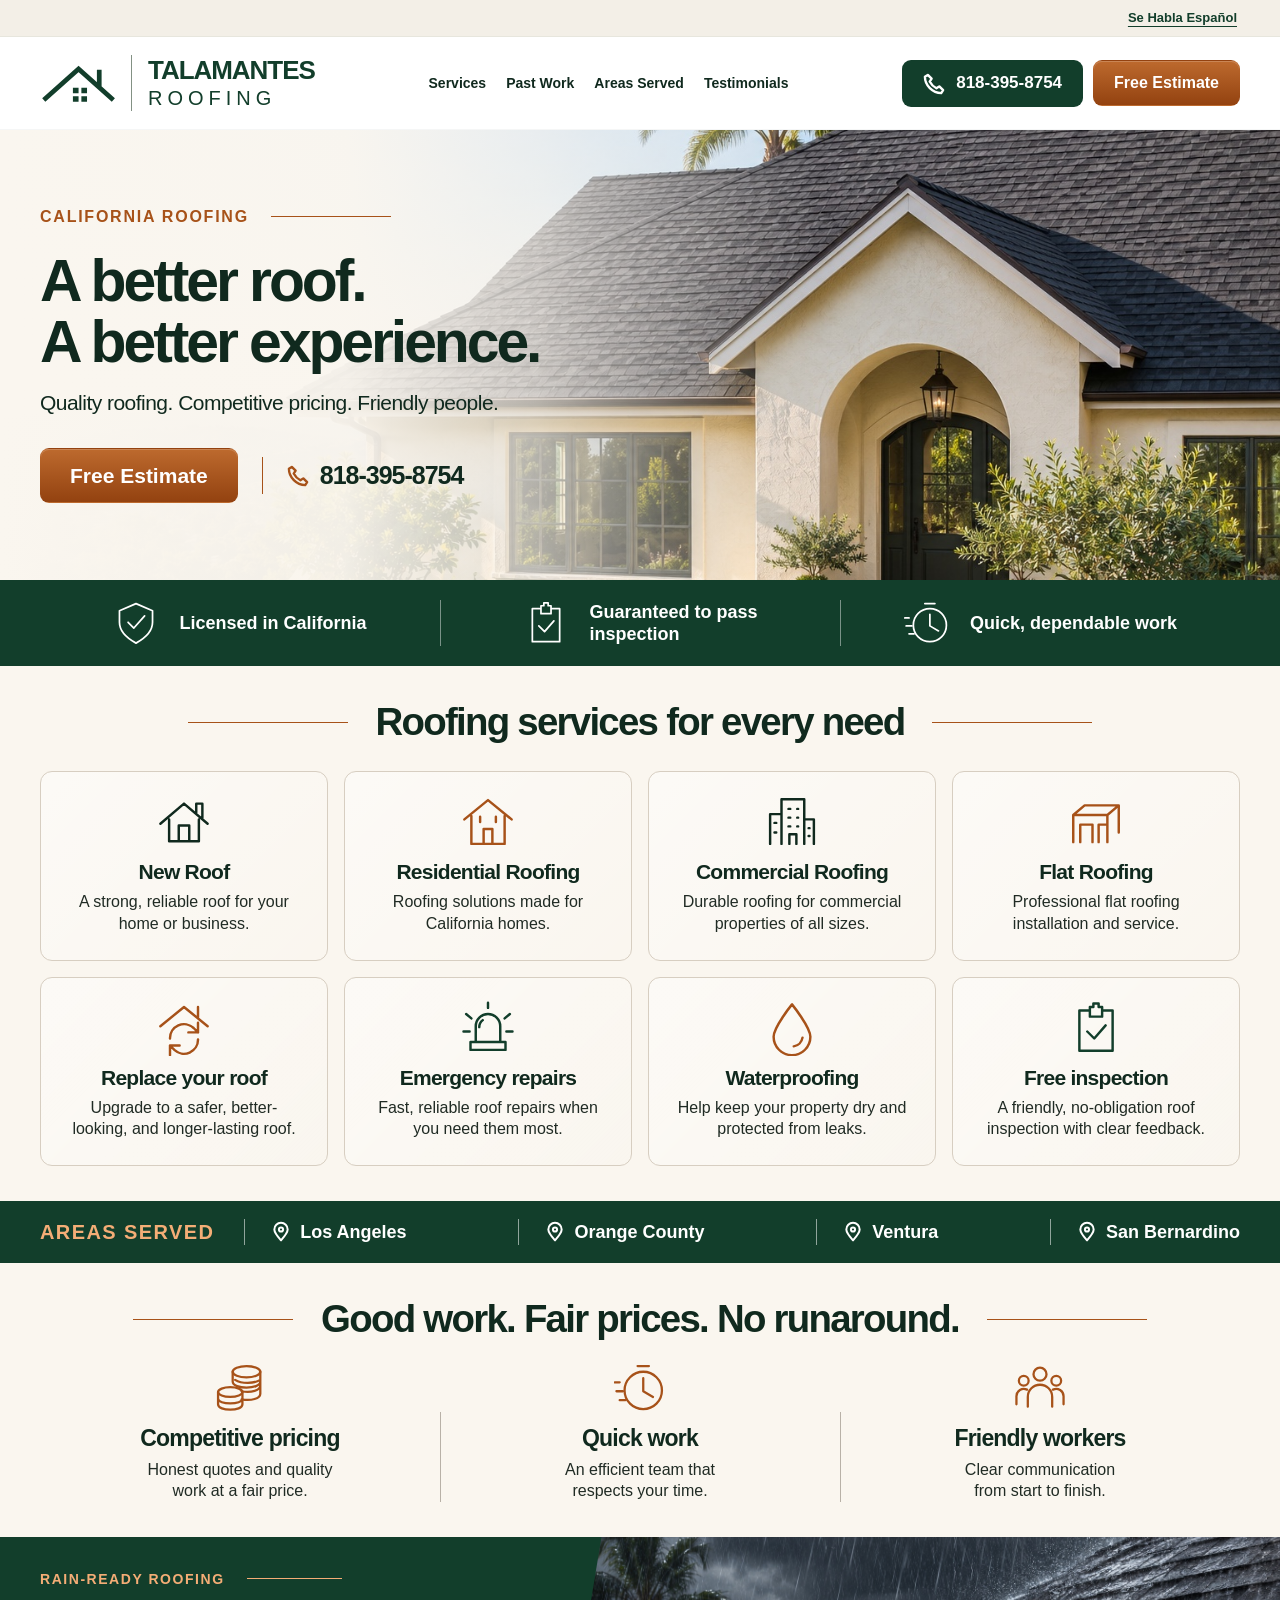
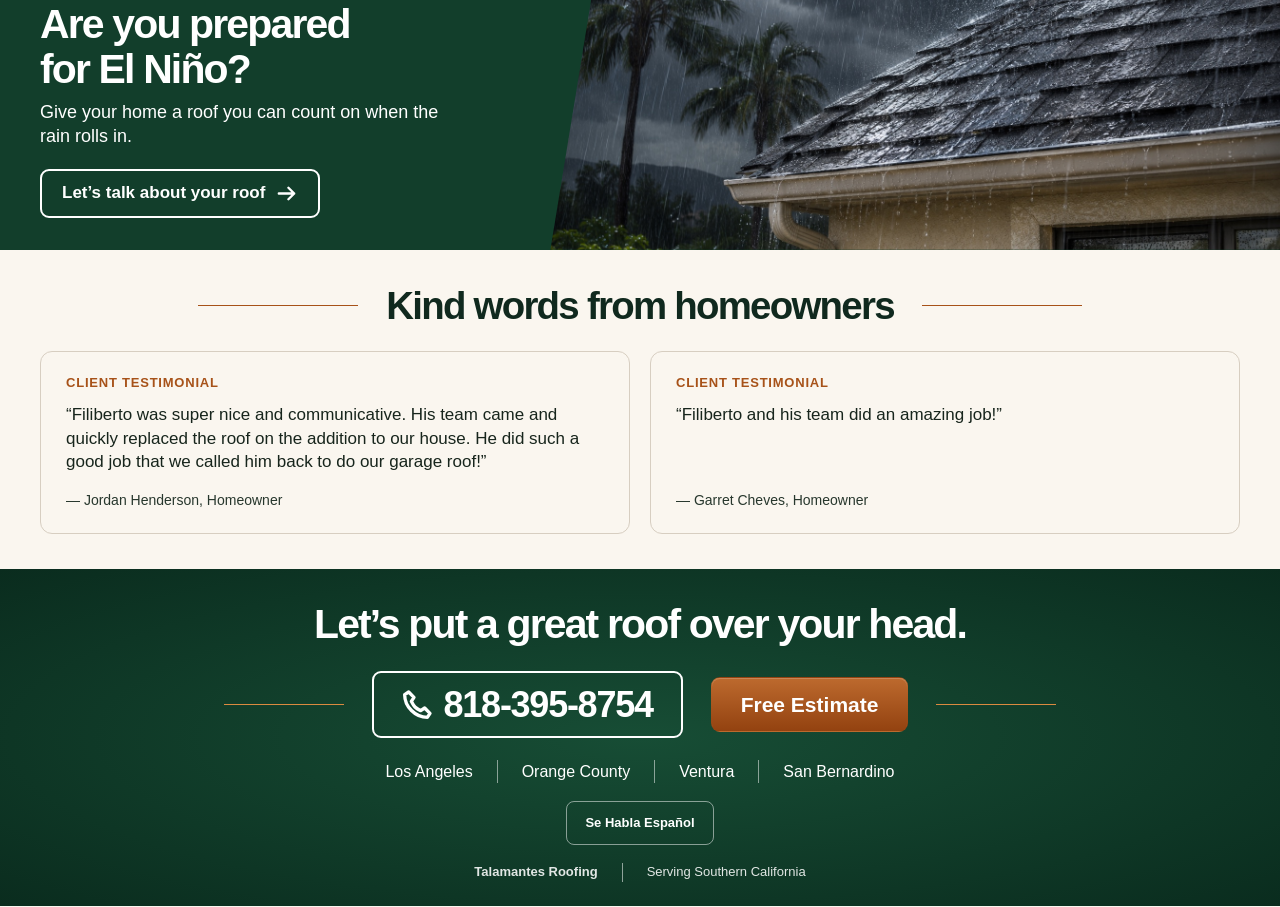
==== index.html @ 3746c7a9 "Publish approved bilingual roofing website and project gallery" ====
<!doctype html>
<html lang="en">
<head>
  <meta charset="utf-8">
  <meta name="viewport" content="width=device-width, initial-scale=1">
  <meta name="description" content="Talamantes Roofing offers new roofs, roof replacement, emergency repairs, waterproofing and free inspections in Los Angeles, Orange County, Ventura and San Bernardino. Call 818-395-8754 for a free estimate.">
  <meta name="theme-color" content="#123e2b">
  <title>Talamantes Roofing | Free Estimates in Southern California</title>
  <link rel="icon" href="assets/favicon.svg" type="image/svg+xml">
  <link rel="stylesheet" href="styles.css">
  <script src="script.js" defer></script>
</head>
<body>
  <a class="skip-link" href="#main">Skip to content</a>
  <svg class="icon-definitions" xmlns="http://www.w3.org/2000/svg" aria-hidden="true"><defs>
    <symbol id="roof" viewBox="0 0 64 64"><path d="M5 34 32 11l27 23M15 29v25h34V29M26 54V36h12v18M46 21V11h7v16"/></symbol>
    <symbol id="home" viewBox="0 0 64 64"><path d="M5 29 32 7l27 22M13 25v32h38V25M27 57V40h10v17M23 26v6m18-6v6"/></symbol>
    <symbol id="building" viewBox="0 0 64 64"><path d="M20 57V6h26v51M7 57V23h13M46 29h11v28M28 17h2m8 0h1M28 27h2m8 0h1M28 37h2m8 0h1M29 57V46h8v11M12 33h2m-2 11h2m37-5h1m-1 9h1"/></symbol>
    <symbol id="flat" viewBox="0 0 64 64"><path d="m6 24 13-11h39L45 24H6v31m0-31h39v31M58 13v31M14 55V35h14v20M35 55V35h10"/></symbol>
    <symbol id="replace" viewBox="0 0 64 64"><path d="M5 30 32 8l27 22M48 20V8M16 44a16 16 0 0 1 27-12l5 5m0-11v11H37M48 45a16 16 0 0 1-27 12l-5-5m0 11V52h11"/></symbol>
    <symbol id="emergency" viewBox="0 0 64 64"><path d="M18 48V30a14 14 0 0 1 28 0v18M12 48h40v9H12zM32 3v6M7 16l6 5M57 16l-6 5M4 36h7m42 0h7M22 31a10 10 0 0 1 4-8"/></symbol>
    <symbol id="drop" viewBox="0 0 64 64"><path d="M32 5S11 31 11 42a21 21 0 0 0 42 0C53 31 32 5 32 5ZM44 43a12 12 0 0 1-10 10"/></symbol>
    <symbol id="clipboard" viewBox="0 0 64 64"><path d="M23 12H13v46h38V12H41M26 8h3V4h6v4h4v11H25V8zM22 36l8 8 13-15"/></symbol>
    <symbol id="shield" viewBox="0 0 64 64"><path d="m32 5 23 10v16c0 14-12 23-23 29C21 54 9 45 9 31V15zM21 31l8 8 15-17"/></symbol>
    <symbol id="clock" viewBox="0 0 64 64"><circle cx="36" cy="35" r="23"/><path d="M36 20v16l12 7M29 5h14M7 25H1m10 11H3m11 11H7"/></symbol>
    <symbol id="coins" viewBox="0 0 64 64"><ellipse cx="40" cy="12" rx="17" ry="7"/><path d="M23 12v12c0 10 34 10 34 0V12M26 22c8 5 23 5 31 0M34 36c12 2 23-1 23-7v-5M34 46c12 2 23-1 23-7V29"/><ellipse cx="20" cy="37" rx="15" ry="6"/><path d="M5 37v15c0 9 30 9 30 0V37M5 45c0 8 30 8 30 0"/></symbol>
    <symbol id="people" viewBox="0 0 64 64"><circle cx="32" cy="15" r="8"/><circle cx="12" cy="23" r="6"/><circle cx="52" cy="23" r="6"/><path d="M17 55V43a15 15 0 0 1 30 0v12M3 52V42a9 9 0 0 1 13-8m45 18V42a9 9 0 0 0-13-8"/></symbol>
    <symbol id="pin" viewBox="0 0 24 24"><path d="M12 22S4 13 4 9a8 8 0 1 1 16 0c0 4-8 13-8 13Z"/><circle cx="12" cy="9" r="2.5"/></symbol>
    <symbol id="phone" viewBox="0 0 24 24"><path d="m5 3 4 4-2 3c2 4 3 5 7 7l3-2 4 4-2 3C10 22 2 14 2 5z"/></symbol>
    <symbol id="arrow" viewBox="0 0 24 24"><path d="M4 12h16m-6-6 6 6-6 6"/></symbol>
  </defs></svg>

  <header class="site-header">
    <div class="language-bar"><div class="wrap"><button class="language-toggle" type="button" data-language-toggle lang="es">Se Habla Español</button></div></div>
    <div class="header-inner wrap">
      <a class="brand" href="#top" aria-label="Talamantes Roofing home">
        <svg class="brand-mark" viewBox="0 0 84 52" aria-hidden="true"><path d="m4 44 37-33 37 33M63 31V12" fill="none" stroke="currentColor" stroke-width="5"/><path d="M35 31h6v6h-6zm9 0h6v6h-6zm-9 9h6v6h-6zm9 0h6v6h-6z" fill="currentColor"/></svg>
        <span class="brand-words"><strong>Talamantes</strong><span>Roofing</span></span>
      </a>
      <nav class="desktop-nav" aria-label="Main navigation"><a href="#services">Services</a><a href="past-work.html">Past Work</a><a href="#areas">Areas Served</a><a href="#testimonials">Testimonials</a></nav>
      <div class="header-actions"><a class="button button-green header-phone" href="tel:+18183958754"><svg class="icon" aria-hidden="true"><use href="#phone"/></svg>818-395-8754</a><button class="button button-copper header-estimate" data-estimate>Free Estimate</button><button class="menu-toggle" aria-expanded="false" aria-controls="mobile-nav" aria-label="Open navigation"><span></span><span></span><span></span></button></div>
    </div>
    <nav id="mobile-nav" class="mobile-nav" aria-label="Mobile navigation" hidden><a href="#services">Services</a><a href="past-work.html">Past Work</a><a href="#areas">Areas Served</a><a href="#testimonials">Testimonials</a><button class="button button-copper" data-estimate>Free Estimate</button></nav>
  </header>

  <main id="main">
    <section class="hero" id="top" aria-labelledby="hero-title">
      <div class="wrap hero-inner"><div class="hero-copy"><p class="eyebrow">California roofing <span></span></p><h1 id="hero-title">A better roof.<br>A better experience.</h1><p class="hero-description">Quality roofing. Competitive pricing. Friendly people.</p><div class="hero-actions"><button class="button button-copper button-large" data-estimate>Free Estimate</button><a class="hero-phone" href="tel:+18183958754"><svg class="icon" aria-hidden="true"><use href="#phone"/></svg>818-395-8754</a></div></div></div>
    </section>

    <div class="trust-strip"><div class="wrap trust-grid"><div><svg class="icon" aria-hidden="true"><use href="#shield"/></svg><span>Licensed in California</span></div><div><svg class="icon" aria-hidden="true"><use href="#clipboard"/></svg><span>Guaranteed to pass<br class="desktop-break"> inspection</span></div><div><svg class="icon" aria-hidden="true"><use href="#clock"/></svg><span>Quick, dependable work</span></div></div></div>

    <section class="services section-pad" id="services" aria-labelledby="services-title"><div class="wrap"><h2 class="ruled-heading" id="services-title">Roofing services for every need</h2><div class="service-grid">
      <article class="service-card"><svg class="service-icon" aria-hidden="true"><use href="#roof"/></svg><h3>New Roof</h3><p>A strong, reliable roof for your home or business.</p></article>
      <article class="service-card"><svg class="service-icon" aria-hidden="true"><use href="#home"/></svg><h3>Residential Roofing</h3><p>Roofing solutions made for California homes.</p></article>
      <article class="service-card"><svg class="service-icon" aria-hidden="true"><use href="#building"/></svg><h3>Commercial Roofing</h3><p>Durable roofing for commercial properties of all sizes.</p></article>
      <article class="service-card"><svg class="service-icon" aria-hidden="true"><use href="#flat"/></svg><h3>Flat Roofing</h3><p>Professional flat roofing installation and service.</p></article>
      <article class="service-card"><svg class="service-icon" aria-hidden="true"><use href="#replace"/></svg><h3>Replace your roof</h3><p>Upgrade to a safer, better-looking, and longer-lasting roof.</p></article>
      <article class="service-card"><svg class="service-icon" aria-hidden="true"><use href="#emergency"/></svg><h3>Emergency repairs</h3><p>Fast, reliable roof repairs when you need them most.</p></article>
      <article class="service-card"><svg class="service-icon" aria-hidden="true"><use href="#drop"/></svg><h3>Waterproofing</h3><p>Help keep your property dry and protected from leaks.</p></article>
      <article class="service-card"><svg class="service-icon" aria-hidden="true"><use href="#clipboard"/></svg><h3>Free inspection</h3><p>A friendly, no-obligation roof inspection with clear feedback.</p></article>
    </div></div></section>

    <section class="areas" id="areas" aria-labelledby="areas-title"><div class="wrap areas-inner"><h2 id="areas-title">Areas Served</h2><ul><li><svg class="icon" aria-hidden="true"><use href="#pin"/></svg>Los Angeles</li><li><svg class="icon" aria-hidden="true"><use href="#pin"/></svg>Orange County</li><li><svg class="icon" aria-hidden="true"><use href="#pin"/></svg>Ventura</li><li><svg class="icon" aria-hidden="true"><use href="#pin"/></svg>San Bernardino</li></ul></div></section>

    <section class="benefits section-pad" aria-labelledby="benefits-title"><div class="wrap"><h2 class="ruled-heading" id="benefits-title">Good work. Fair prices. No runaround.</h2><div class="benefit-grid"><article><svg class="service-icon" aria-hidden="true"><use href="#coins"/></svg><h3>Competitive pricing</h3><p>Honest quotes and quality<br>work at a fair price.</p></article><article><svg class="service-icon" aria-hidden="true"><use href="#clock"/></svg><h3>Quick work</h3><p>An efficient team that<br>respects your time.</p></article><article><svg class="service-icon" aria-hidden="true"><use href="#people"/></svg><h3>Friendly workers</h3><p>Clear communication<br>from start to finish.</p></article></div></div></section>

    <section class="storm" aria-labelledby="storm-title"><div class="wrap storm-inner"><div class="storm-copy"><p class="eyebrow">Rain-ready roofing <span></span></p><h2 id="storm-title">Are you prepared<br>for El Niño?</h2><p>Give your home a roof you can count on when the rain rolls in.</p><button class="button button-outline" data-estimate>Let’s talk about your roof <svg class="icon" aria-hidden="true"><use href="#arrow"/></svg></button></div></div></section>

    <section class="testimonials section-pad" id="testimonials" aria-labelledby="testimonials-title"><div class="wrap"><h2 class="ruled-heading" id="testimonials-title">Kind words from homeowners</h2><div class="testimonial-grid"><figure class="review featured-review"><p class="review-label">Client testimonial</p><blockquote>“Filiberto was super nice and communicative. His team came and quickly replaced the roof on the addition to our house. He did such a good job that we called him back to do our garage roof!”</blockquote><figcaption>— Jordan Henderson, Homeowner</figcaption></figure><figure class="review"><p class="review-label">Client testimonial</p><blockquote>“Filiberto and his team did an amazing job!”</blockquote><figcaption>— Garret Cheves, Homeowner</figcaption></figure></div></div></section>
  </main>

  <footer class="site-footer" id="contact"><div class="wrap"><h2>Let’s put a great roof over your head.</h2><div class="footer-actions"><a class="button button-outline footer-phone" href="tel:+18183958754"><svg class="icon" aria-hidden="true"><use href="#phone"/></svg>818-395-8754</a><button class="button button-copper button-large" data-estimate>Free Estimate</button></div><ul class="footer-areas"><li>Los Angeles</li><li>Orange County</li><li>Ventura</li><li>San Bernardino</li></ul><div class="footer-language"><button class="language-toggle" type="button" data-language-toggle lang="es">Se Habla Español</button></div><p class="footer-note"><strong>Talamantes Roofing</strong><span>Serving Southern California</span></p></div></footer>

  <p id="language-status" class="visually-hidden" aria-live="polite" aria-atomic="true"></p>

  <dialog id="estimate-dialog" aria-labelledby="estimate-title" aria-describedby="estimate-description"><button class="dialog-close" aria-label="Close estimate panel" autofocus>×</button><svg class="service-icon" aria-hidden="true"><use href="#roof"/></svg><p class="eyebrow">Let’s talk about your roof</p><h2 id="estimate-title">Your free estimate starts here.</h2><p id="estimate-description">Call Talamantes Roofing to tell us about your project and arrange a free estimate or roof inspection.</p><a class="button button-green button-large" href="tel:+18183958754"><svg class="icon" aria-hidden="true"><use href="#phone"/></svg>Call 818-395-8754</a><p class="dialog-areas">Serving Los Angeles, Orange County, Ventura and San Bernardino.</p></dialog>
</body>
</html>
---- styles.css ----
:root {
  --green:#123e2b;
  --green-dark:#0a2c1e;
  --ink:#10291e;
  --cream:#faf6ef;
  --copper:#a75219;
  --copper-light:#c47132;
  --line:#d7cec1;
  --white:#fff;
  --wrap:1240px}

* {
  box-sizing:border-box}
html {
  scroll-behavior:smooth;
  scroll-padding-top:110px}
body {
  margin:0;
  background:var(--cream);
  color:var(--ink);
  font-family:"Avenir Next",Avenir,"Segoe UI",Arial,sans-serif;
  font-size:16px;
  line-height:1.45}
button,a {
  -webkit-tap-highlight-color:transparent}
button {
  font:inherit;
  cursor:pointer}
a {
  color:inherit;
  text-decoration:none}
button,a {
  touch-action:manipulation}
a:focus-visible,button:focus-visible {
  outline:3px solid #db8a40;
  outline-offset:5px}
button:disabled {
  cursor:default}
h1,h2,h3,p,figure {
  margin:0}
h1,h2,h3 {
  font-weight:700;
  line-height:1.1;
  letter-spacing:-.045em}
h2 {
  font-size:clamp(26px,3vw,40px)}
h3 {
  font-size:21px;
  letter-spacing:-.035em}
.wrap {
  width:min(var(--wrap),calc(100% - 80px));
  margin:auto}
.icon-definitions {
  position:absolute;
  width:0;
  height:0;
  overflow:hidden}
.icon,.service-icon {
  fill:none;
  stroke:currentColor;
  stroke-width:2.5;
  stroke-linecap:round;
  stroke-linejoin:round;
  flex-shrink:0}
.icon {
  width:23px;
  height:23px}
.service-icon {
  width:56px;
  height:56px;
  stroke-width:2.8}
.skip-link {
  position:fixed;
  top:-100px;
  left:20px;
  padding:12px 20px;
  background:var(--green);
  color:#fff;
  z-index:99}
.skip-link:focus {
  top:10px}
.button {
  display:inline-flex;
  align-items:center;
  justify-content:center;
  gap:10px;
  min-height:46px;
  border:1px solid transparent;
  border-radius:9px;
  padding:11px 20px;
  font-weight:700;
  font-size:16px;
  line-height:1.2;
  white-space:nowrap;
  transition:background .18s,transform .18s,box-shadow .18s}
.button:hover {
  transform:translateY(-2px);
  box-shadow:0 5px 15px #10291e1a}
.button-green {
  background:var(--green);
  color:#fff}
.button-green:hover {
  background:var(--green-dark)}
.button-copper {
  background:linear-gradient(180deg,#bd6a2e,#934210);
  color:#fff;
  box-shadow:inset 0 1px 0 #ffffff30}
.button-copper:hover {
  background:#91420f}
.button-large {
  font-size:21px;
  padding:14px 29px}
.button-outline {
  border:2px solid #fff;
  color:#fff;
  background:transparent}
.button-outline:hover {
  background:#ffffff12}
.site-header {
  background:#fff;
  position:sticky;
  top:0;
  z-index:20;
  border-bottom:1px solid #12291e0a}
.header-inner {
  display:flex;
  align-items:center;
  justify-content:space-between;
  gap:24px;
  min-height:92px}
.brand {
  display:flex;
  align-items:center;
  gap:16px;
  flex-shrink:0;
  color:var(--green)}
.brand-mark {
  width:92px;
  height:56px;
  padding-right:12px;
  border-right:1px solid #839184}
.brand-words {
  display:flex;
  flex-direction:column;
  text-transform:uppercase;
  line-height:1.03}
.brand-words strong {
  font-size:26px;
  letter-spacing:-.04em;
  font-weight:700}
.brand-words>span {
  font-size:20px;
  letter-spacing:.25em;
  margin-top:4px}
.desktop-nav {
  display:flex;
  gap:25px;
  font-size:14px;
  font-weight:650}
.desktop-nav a {
  padding:12px 0}
.desktop-nav a:hover {
  color:var(--copper)}
.header-actions {
  display:flex;
  gap:10px;
  align-items:center}
.header-phone {
  font-size:17px}
.menu-toggle {
  display:none}
.mobile-nav[hidden] {
  display:none}
.hero {
  position:relative;
  background-image:linear-gradient(90deg,#faf6efff 0%,#faf6eff5 27%,#faf6efb0 42%,#faf6ef00 64%),url('assets/roof-hero.jpg');
  background-size:cover;
  background-position:center,center 53%}
.hero-inner {
  min-height:450px;
  display:flex;
  align-items:center;
  padding-top:48px;
  padding-bottom:50px}
.hero-copy {
  max-width:730px}
.eyebrow {
  display:flex;
  align-items:center;
  gap:22px;
  text-transform:uppercase;
  color:var(--copper);
  font-size:16px;
  font-weight:700;
  letter-spacing:.11em}
.eyebrow span {
  width:120px;
  height:1px;
  background:currentColor}
.hero h1 {
  font-size:clamp(42px,4.6vw,66px);
  line-height:1.04;
  letter-spacing:-.052em;
  margin:22px 0 15px}
.hero-description {
  font-size:21px;
  letter-spacing:-.025em}
.hero-actions {
  display:flex;
  align-items:center;
  gap:24px;
  margin-top:30px}
.hero-phone {
  display:inline-flex;
  align-items:center;
  gap:10px;
  padding-left:24px;
  border-left:1px solid var(--copper);
  font-size:25px;
  font-weight:700;
  letter-spacing:-.04em}
.hero-phone .icon {
  color:var(--copper)}
.trust-strip,.areas {
  background:var(--green);
  color:#fff}
.trust-grid {
  display:grid;
  grid-template-columns:repeat(3,1fr);
  padding:20px 0}
.trust-grid>div {
  display:flex;
  align-items:center;
  justify-content:center;
  gap:20px;
  font-size:18px;
  font-weight:700;
  line-height:1.25;
  padding:0 22px}
.trust-grid>div+div {
  border-left:1px solid #ffffff70}
.trust-grid .icon {
  width:46px;
  height:46px;
  stroke-width:2.4}
.section-pad {
  padding:35px 0}
.ruled-heading {
  display:flex;
  align-items:center;
  justify-content:center;
  gap:28px;
  text-align:center;
  margin-bottom:28px}
.ruled-heading:before,.ruled-heading:after {
  content:"";
  height:1px;
  background:var(--copper);
  flex:1;
  max-width:160px;
  min-width:24px}
.service-grid {
  display:grid;
  grid-template-columns:repeat(4,minmax(0,1fr));
  gap:16px}
.service-card {
  border:1px solid var(--line);
  border-radius:12px;
  text-align:center;
  padding:22px 20px 25px;
  display:flex;
  flex-direction:column;
  align-items:center;
  background:linear-gradient(135deg,#fff7,#fff0)}
.service-card .service-icon {
  margin-bottom:10px}
.service-card:nth-child(2n) .service-icon,.service-card:nth-child(5) .service-icon,.service-card:nth-child(7) .service-icon {
  color:var(--copper)}
.service-card:nth-child(6) .service-icon,.service-card:nth-child(8) .service-icon {
  color:var(--green)}
.service-card h3 {
  margin-bottom:8px}
.service-card p {
  max-width:235px;
  font-size:16px;
  line-height:1.35;
  color:#202b24}
.areas-inner {
  display:flex;
  align-items:center;
  gap:30px;
  padding-top:18px;
  padding-bottom:18px}
.areas h2 {
  font-size:20px;
  letter-spacing:.07em;
  text-transform:uppercase;
  color:#f4ad76;
  flex-shrink:0}
.areas ul {
  list-style:none;
  display:flex;
  align-items:center;
  justify-content:space-between;
  gap:20px;
  width:100%;
  padding:0;
  margin:0}
.areas li {
  display:flex;
  align-items:center;
  gap:9px;
  font-size:18px;
  font-weight:700;
  border-left:1px solid #fff8;
  padding-left:26px;
  white-space:nowrap}
.areas .icon {
  width:20px;
  height:24px;
  stroke-width:2.4}
.benefits .ruled-heading {
  margin-bottom:22px}
.benefit-grid {
  display:grid;
  grid-template-columns:repeat(3,1fr);
  text-align:center}
.benefit-grid article {
  position:relative;
  padding:0 25px}
.benefit-grid article+article:before {
  content:"";
  position:absolute;
  left:0;
  bottom:0;
  height:90px;
  width:1px;
  background:#b8b1a7}
.benefit-grid .service-icon {
  color:var(--copper);
  width:52px;
  height:52px;
  margin-bottom:6px}
.benefit-grid h3 {
  font-size:23px;
  margin-bottom:7px}
.benefit-grid p {
  color:#202b24;
  line-height:1.35}
.storm {
  background:var(--green);
  position:relative;
  overflow:hidden}
.storm:after {
  content:"";
  position:absolute;
  inset:0 0 0 43%;
  background-image:url('assets/roof-storm.jpg');
  background-size:cover;
  background-position:center 50%;
  clip-path:polygon(7% 0,100% 0,100% 100%,0 100%)}
.storm-inner {
  position:relative;
  z-index:1;
  padding-top:32px;
  padding-bottom:32px;
  min-height:300px}
.storm-copy {
  max-width:44%;
  color:#fff}
.storm .eyebrow {
  color:#f4ad76;
  font-size:14px}
.storm .eyebrow span {
  width:95px}
.storm h2 {
  font-size:clamp(30px,3.2vw,44px);
  margin:13px 0 8px}
.storm-copy>p:not(.eyebrow) {
  font-size:18px;
  line-height:1.35;
  max-width:400px}
.storm .button {
  margin-top:20px;
  font-size:17px}
.testimonials .ruled-heading {
  margin-bottom:24px}
.testimonial-grid {
  display:grid;
  grid-template-columns:repeat(2,minmax(0,1fr));
  gap:20px}
.review {
  border:1px solid var(--line);
  border-radius:12px;
  padding:22px 25px;
  display:flex;
  flex-direction:column;
  align-items:flex-start}
.review-label {
  font-size:13px;
  letter-spacing:.06em;
  text-transform:uppercase;
  color:var(--copper);
  font-weight:700;
  margin-bottom:10px}
.review blockquote {
  margin:0 0 16px;
  font-size:17px;
  line-height:1.4;
  font-weight:500;
  color:#17251c}
.review figcaption {
  margin-top:auto;
  font-size:14px;
  color:#27372d}
.site-footer {
  background:radial-gradient(ellipse at 50% 50%,#174d35,var(--green-dark));
  color:#fff;
  text-align:center;
  padding:33px 0 24px}
.site-footer h2 {
  font-size:clamp(29px,3.2vw,44px)}
.footer-actions {
  display:flex;
  align-items:center;
  justify-content:center;
  gap:28px;
  margin:24px 0 22px}
.footer-actions:before,.footer-actions:after {
  content:"";
  height:1px;
  width:120px;
  background:#db8a40}
.footer-phone {
  font-size:36px;
  font-weight:700;
  letter-spacing:-.035em;
  padding:10px 28px}
.footer-phone .icon {
  width:32px;
  height:32px}
.footer-areas {
  list-style:none;
  display:flex;
  justify-content:center;
  padding:0;
  margin:0 0 22px;
  gap:0}
.footer-areas li {
  padding:0 24px}
.footer-areas li+li {
  border-left:1px solid #ffffff80}
.footer-note {
  display:flex;
  justify-content:center;
  gap:24px;
  font-size:13px;
  color:#ffffffe0}
.footer-note span {
  border-left:1px solid #fff8;
  padding-left:24px}
.mobile-nav {
  padding:10px 24px 22px;
  border-top:1px solid var(--line);
  background:#fff}
.mobile-nav>a {
  display:block;
  padding:12px 0;
  font-weight:650}
dialog {
  color:var(--ink);
  background:var(--cream);
  border:1px solid var(--line);
  border-radius:18px;
  padding:42px;
  width:min(540px,calc(100% - 32px));
  max-height:calc(100dvh - 40px);
  overflow:auto;
  box-shadow:0 25px 100px #0004}
dialog::backdrop {
  background:#061d15b8;
  backdrop-filter:blur(4px)}
.dialog-close {
  position:absolute;
  right:16px;
  top:12px;
  width:44px;
  height:44px;
  font-size:30px;
  border:0;
  background:transparent;
  color:var(--green);
  border-radius:50%}
.dialog-close:hover {
  background:#123e2b10}
dialog>.service-icon {
  width:52px;
  height:52px;
  margin-bottom:18px}
dialog .eyebrow {
  font-size:12px}
dialog h2 {
  font-size:36px;
  margin:12px 0 16px}
dialog p {
  line-height:1.55}
dialog .button {
  width:100%;
  margin-top:25px}
.dialog-areas {
  margin-top:20px;
  font-size:13px;
  color:#526357}
body.modal-open {
  overflow:hidden}

@media(min-width:1500px) {
  .hero {
  background-position:center,center 57%}
}

@media(max-width:1180px) {
  .wrap {
  width:calc(100% - 48px)}
.header-inner {
  gap:16px}
.brand-mark {
  width:70px}
.brand-words strong {
  font-size:23px}
.brand-words>span {
  font-size:17px}
.desktop-nav {
  gap:18px;
  font-size:13px}
.header-phone {
  padding:10px 13px;
  font-size:15px}
.header-estimate {
  font-size:14px;
  padding:12px 16px}
.areas-inner {
  gap:20px}
.areas li {
  padding-left:18px;
  font-size:16px}
.areas ul {
  gap:14px}
.areas h2 {
  font-size:17px}
.service-card {
  padding:20px 12px}
.service-card h3 {
  font-size:19px}
.storm-copy {
  max-width:45%}
}

@media(max-width:1000px) {
  .desktop-nav {
  display:none}
.menu-toggle {
  width:44px;
  height:44px;
  display:flex;
  flex-direction:column;
  align-items:center;
  justify-content:center;
  gap:5px;
  border:1px solid var(--line);
  background:#fff;
  border-radius:8px}
.menu-toggle span {
  display:block;
  height:2px;
  width:20px;
  background:var(--green)}
.hero-inner {
  min-height:410px}
.hero h1 {
  font-size:54px}
.hero-description {
  font-size:18px}
.hero-copy {
  max-width:610px}
.hero {
  background-image:linear-gradient(90deg,#faf6efff 0%,#faf6eff0 38%,#faf6ef30 75%),url('assets/roof-hero.jpg')}
.trust-grid>div {
  font-size:15px;
  gap:12px;
  padding:0 15px}
.trust-grid .icon {
  width:38px;
  height:38px}
.areas-inner {
  flex-direction:column;
  gap:12px}
.areas li:first-child {
  border-left:0;
  padding-left:0}
.areas ul {
  justify-content:center;
  gap:24px}
.service-grid {
  gap:12px}
.service-card p {
  font-size:14px}
.service-card h3 {
  font-size:18px}
.ruled-heading {
  gap:18px}
.testimonial-grid {
  grid-template-columns:repeat(2,minmax(0,1fr));
  gap:12px}
.review {
  padding:20px 17px}
.review blockquote {
  font-size:15px}
.footer-actions:before,.footer-actions:after {
  width:60px}
}

@media(max-width:720px) {
  html {
  scroll-padding-top:90px}
.wrap {
  width:calc(100% - 36px)}
.header-inner {
  min-height:76px;
  gap:12px}
.brand {
  gap:10px}
.brand-mark {
  width:59px;
  height:42px;
  padding-right:8px}
.brand-words strong {
  font-size:20px}
.brand-words>span {
  font-size:14px;
  letter-spacing:.27em}
.header-phone {
  display:none}
.header-estimate {
  display:none}
.hero {
  background-image:linear-gradient(180deg,#faf6ef 0%,#faf6eff5 43%,#faf6ef00 70%),url('assets/roof-hero.jpg');
  background-size:cover,auto 65%;
  background-repeat:no-repeat;
  background-position:center,70% bottom}
.hero-inner {
  min-height:620px;
  align-items:flex-start;
  padding-top:36px;
  padding-bottom:270px}
.hero-copy {
  width:100%;
  max-width:540px}
.eyebrow {
  font-size:12px;
  gap:15px}
.eyebrow span {
  width:70px}
.hero h1 {
  font-size:clamp(38px,7.7vw,54px);
  margin:18px 0 14px}
.hero-description {
  font-size:17px;
  max-width:330px}
.hero-actions {
  gap:14px;
  margin-top:24px;
  flex-wrap:wrap}
.hero-actions .button {
  font-size:18px;
  padding:14px 19px}
.hero-phone {
  font-size:20px;
  padding-left:14px;
  gap:7px}
.hero-phone .icon {
  width:19px;
  height:19px}
.trust-grid {
  padding:17px 0;
  gap:0}
.trust-grid>div {
  flex-direction:column;
  gap:9px;
  text-align:center;
  padding:0 8px;
  font-size:12px;
  line-height:1.3}
.trust-grid .icon {
  width:32px;
  height:32px}
.desktop-break {
  display:none}
.section-pad {
  padding:30px 0}
.ruled-heading {
  font-size:29px;
  gap:12px;
  line-height:1.14;
  margin-bottom:24px}
.ruled-heading:before,.ruled-heading:after {
  display:none}
.service-grid {
  grid-template-columns:repeat(2,minmax(0,1fr));
  gap:12px}
.service-card {
  padding:20px 12px;
  min-height:200px}
.service-card .service-icon {
  width:48px;
  height:48px;
  margin-bottom:13px}
.service-card h3 {
  font-size:19px;
  line-height:1.12;
  min-height:42px;
  display:flex;
  align-items:center;
  justify-content:center}
.service-card p {
  font-size:14px}
.areas-inner {
  padding-top:20px;
  padding-bottom:23px;
  gap:17px}
.areas ul {
  display:grid;
  grid-template-columns:1fr 1fr;
  gap:16px 12px;
  width:auto}
.areas li {
  font-size:15px;
  border:0;
  padding:0!important;
  gap:8px}
.areas h2 {
  font-size:17px}
.areas .icon {
  width:18px;
  height:21px}
.benefit-grid {
  gap:22px;
  grid-template-columns:1fr}
.benefit-grid article {
  padding:0 0 22px}
.benefit-grid article:last-child {
  padding-bottom:0}
.benefit-grid article+article:before {
  display:none}
.benefit-grid article:not(:last-child) {
  border-bottom:1px solid var(--line)}
.benefit-grid .service-icon {
  width:46px;
  height:46px}
.benefit-grid h3 {
  font-size:23px}
.benefit-grid p {
  font-size:16px}
.storm:after {
  inset:auto 0 0;
  height:235px;
  clip-path:none;
  background-position:center}
.storm-inner {
  padding-top:30px;
  padding-bottom:265px}
.storm-copy {
  max-width:100%}
.storm h2 {
  font-size:37px;
  margin-top:14px}
.storm .eyebrow {
  font-size:12px}
.storm-copy>p:not(.eyebrow) {
  font-size:17px;
  max-width:330px}
.storm .button {
  font-size:16px}
.testimonial-grid {
  grid-template-columns:1fr;
  gap:16px}
.review {
  padding:24px}
.review blockquote {
  font-size:17px}
.review-label {
  font-size:12px}
.review figcaption {
  font-size:14px}
.site-footer {
  padding:32px 0}
.site-footer h2 {
  font-size:32px}
.footer-actions {
  flex-direction:column;
  gap:15px;
  margin-top:24px}
.footer-actions:before,.footer-actions:after {
  display:none}
.footer-phone {
  font-size:29px;
  padding:12px 23px}
.footer-phone .icon {
  width:26px;
  height:26px}
.footer-actions .button-copper {
  font-size:20px}
.footer-areas {
  display:grid;
  grid-template-columns:1fr 1fr;
  gap:12px 0;
  font-size:14px}
.footer-areas li {
  padding:0 10px}
.footer-areas li+li {
  border:0}
.footer-note {
  gap:13px;
  font-size:11px}
.footer-note span {
  padding-left:13px}
dialog {
  padding:32px 24px}
dialog h2 {
  font-size:31px}
dialog .button {
  font-size:18px}
}

@media(max-width:370px) {
  .hero-actions {
  flex-direction:column;
  align-items:flex-start}
.hero-phone {
  padding-left:0;
  border-left:0}
.hero-inner {
  min-height:650px}
.brand-mark {
  width:48px}
.brand-words strong {
  font-size:18px}
.brand-words>span {
  font-size:13px}
.service-card h3 {
  font-size:17px}
.service-card {
  padding:18px 9px}
.areas li {
  font-size:14px}
}

@media(prefers-reduced-motion:reduce) {
  html {
  scroll-behavior:auto}
*,*:before,*:after {
  transition:none!important;
  animation:none!important}
}


/* The language controls are always visible, including on small screens. */
.language-bar {
  background: #f3efe7;
  border-bottom: 1px solid #123e2b0d;
}
.language-bar .wrap {
  display: flex;
  justify-content: flex-end;
}
.language-toggle {
  border: 0;
  border-radius: 4px;
  padding: 8px 3px;
  min-height: 36px;
  background: transparent;
  color: var(--green);
  font-size: 13px;
  font-weight: 700;
  text-decoration: underline;
  text-underline-offset: 4px;
}
.language-toggle:hover { color: var(--copper); }
.footer-language { margin: -4px 0 18px; }
.footer-language .language-toggle {
  border: 1px solid #ffffff80;
  color: #fff;
  padding: 10px 18px;
  min-height: 44px;
  border-radius: 8px;
  text-decoration: none;
}
.footer-language .language-toggle:hover { background: #ffffff15; }
.visually-hidden {
  position: absolute;
  width: 1px;
  height: 1px;
  overflow: hidden;
  clip-path: inset(50%);
  white-space: nowrap;
}
html { scroll-padding-top: 150px; }
html[lang="es"] .hero h1 { font-size: clamp(40px, 4.2vw, 60px); }
html[lang="es"] .areas-inner { gap: 20px; }
html[lang="es"] .areas h2 { font-size: 17px; }
html[lang="es"] .service-card h3 { overflow-wrap: anywhere; }
@media (max-width: 1180px) {
  html[lang="es"] .desktop-nav { display: none; }
  html[lang="es"] .menu-toggle {
    width: 44px;
    height: 44px;
    display: flex;
    flex-direction: column;
    align-items: center;
    justify-content: center;
    gap: 5px;
    border: 1px solid var(--line);
    background: #fff;
    border-radius: 8px;
  }
  html[lang="es"] .menu-toggle span {
    display: block;
    height: 2px;
    width: 20px;
    background: var(--green);
  }
}
@media (max-width: 720px) {
  html { scroll-padding-top: 130px; }
  .language-toggle { min-height: 44px; }
  html[lang="es"] .hero h1 { font-size: clamp(34px, 7.7vw, 48px); }
  html[lang="es"] .hero .eyebrow { font-size: 11px; gap: 10px; }
  html[lang="es"] .hero .eyebrow span { width: 30px; flex-shrink: 0; }
  html[lang="es"] .hero-inner { min-height: 650px; }
  html[lang="es"] .hero-actions { gap: 16px; }
  html[lang="es"] .hero-phone { border: 0; padding-left: 0; }
  html[lang="es"] .service-card h3 { font-size: 18px; }
  html[lang="es"] .trust-grid > div { font-size: 11px; }
}

/* Past Work gallery */
.desktop-nav { gap: 20px; }
.desktop-nav a { white-space: nowrap; }
.desktop-nav a[aria-current="page"], .mobile-nav a[aria-current="page"] {
  color: var(--copper);
  text-decoration: underline;
  text-underline-offset: 7px;
}
.gallery-intro { padding: 34px 0 52px; border-bottom: 1px solid var(--line); }
.back-link { display: inline-flex; gap: 8px; color: #5a6b60; font-size: 13px; margin-bottom: 30px; }
.back-link:hover { color: var(--copper); }
.gallery-intro h1 { font-size: clamp(40px, 5vw, 68px); margin: 18px 0 18px; }
.gallery-lead { font-size: 20px; max-width: 650px; color: #415448; }
.gallery-intro-actions { display: flex; gap: 18px; align-items: center; margin-top: 28px; }
.gallery-video-link { color: var(--green); }
.gallery-video-link:hover { background: #123e2b08; }
.project-photos, .project-videos { padding: 48px 0 56px; }
.gallery-section-heading { display: flex; align-items: flex-end; justify-content: space-between; gap: 30px; margin-bottom: 28px; }
.gallery-section-heading .eyebrow { font-size: 12px; margin-bottom: 12px; }
.gallery-section-heading h2 { font-size: clamp(28px, 3vw, 38px); max-width: 700px; }
.gallery-hint { font-size: 14px; color: #5a6b60; max-width: 230px; }
.photo-grid { display: grid; grid-template-columns: repeat(3, minmax(0, 1fr)); gap: 28px 24px; }
.photo-card { min-width: 0; }
.photo-card-featured { grid-column: span 2; }
.photo-open { display: block; position: relative; padding: 0; width: 100%; aspect-ratio: 4 / 5; border: 0; background: #e5e6dc; overflow: hidden; border-radius: 12px; }
.photo-card-featured .photo-open { aspect-ratio: 1.64; }
.photo-open img { display: block; width: 100%; height: 100%; object-fit: cover; transition: transform .25s; }
.photo-open:hover img { transform: scale(1.025); }
.photo-zoom { position: absolute; right: 15px; bottom: 15px; width: 38px; height: 38px; display: grid; place-items: center; border-radius: 50%; background: #faf6efed; color: var(--green); font-size: 27px; line-height: 1; }
.photo-card figcaption { display: flex; gap: 12px; padding: 14px 0 0; font-weight: 650; font-size: 16px; }
.photo-number { color: var(--copper); font-size: 12px; padding-top: 3px; font-variant-numeric: tabular-nums; }
.project-videos { background: #eee9df; border-top: 1px solid var(--line); }
.video-grid { display: grid; grid-template-columns: repeat(3, minmax(0, 1fr)); gap: 24px; }
.video-card { border-radius: 12px; background: var(--cream); overflow: hidden; border: 1px solid var(--line); }
.video-card video { display: block; width: 100%; aspect-ratio: 9 / 16; max-height: 540px; object-fit: contain; background: var(--green-dark); }
.video-copy { padding: 22px; }
.video-copy h3 { font-size: 22px; margin-bottom: 10px; }
.video-copy p { color: #415448; font-size: 15px; line-height: 1.5; }
.video-duration { display: block; color: var(--copper); font-size: 12px; font-weight: 700; margin-bottom: 9px; }
.photo-dialog { width: min(1100px, calc(100% - 32px)); max-height: calc(100dvh - 24px); padding: 16px 20px 20px; border-color: #ffffff30; background: #0c281d; color: #fff; }
.photo-dialog::backdrop { background: #03130ded; }
.photo-dialog-top { display: flex; justify-content: space-between; align-items: center; gap: 20px; min-height: 44px; margin-bottom: 8px; }
#photo-position { font-size: 14px; color: #ffffffb8; font-variant-numeric: tabular-nums; }
.photo-dialog-close { border: 0; border-radius: 6px; color: #fff; background: transparent; width: 44px; height: 44px; font-size: 30px; }
.photo-dialog-close:hover { background: #ffffff15; }
.photo-dialog figure { margin: 0; }
#enlarged-photo { display: block; width: 100%; height: min(67dvh, 760px); object-fit: contain; }
#photo-caption { font-size: 17px; text-align: center; padding: 18px 5px 8px; }
.photo-dialog-controls { display: flex; justify-content: space-between; gap: 16px; margin-top: 12px; }
.photo-dialog .button { width: auto; margin: 0; padding: 10px 18px; font-size: 14px; }
@media (max-width: 1320px) {
  html[lang="es"] .desktop-nav { display: none; }
  html[lang="es"] .menu-toggle { width: 44px; height: 44px; display: flex; flex-direction: column; align-items: center; justify-content: center; gap: 5px; border: 1px solid var(--line); background: #fff; border-radius: 8px; }
  html[lang="es"] .menu-toggle span { display: block; height: 2px; width: 20px; background: var(--green); }
}
@media (max-width: 1180px) {
  .desktop-nav { display: none; }
  .menu-toggle { width: 44px; height: 44px; display: flex; flex-direction: column; align-items: center; justify-content: center; gap: 5px; border: 1px solid var(--line); background: #fff; border-radius: 8px; }
  .menu-toggle span { display: block; height: 2px; width: 20px; background: var(--green); }
}
@media (max-width: 800px) {
  .gallery-section-heading { align-items: flex-start; flex-direction: column; gap: 14px; }
  .gallery-hint { max-width: none; }
  .photo-grid { grid-template-columns: repeat(2, minmax(0, 1fr)); gap: 24px 16px; }
  .photo-card-featured .photo-open { aspect-ratio: 4 / 3; }
  .video-grid { gap: 16px; grid-template-columns: 1fr; max-width: 470px; margin: auto; }
  .video-card video { max-height: 620px; }
}
@media (max-width: 480px) {
  .gallery-intro { padding: 26px 0 34px; }
  .gallery-intro h1 { font-size: 42px; }
  .gallery-lead { font-size: 18px; }
  .gallery-intro-actions { gap: 10px; flex-wrap: wrap; }
  .gallery-intro-actions .button { font-size: 14px; padding: 12px 15px; }
  .project-photos, .project-videos { padding: 32px 0 38px; }
  .gallery-section-heading h2 { font-size: 30px; }
  .photo-card figcaption { font-size: 14px; gap: 8px; }
  .photo-zoom { width: 30px; height: 30px; right: 9px; bottom: 9px; font-size: 23px; }
  .photo-dialog { padding: 12px; }
  #enlarged-photo { height: 58dvh; }
  #photo-caption { font-size: 15px; }
}
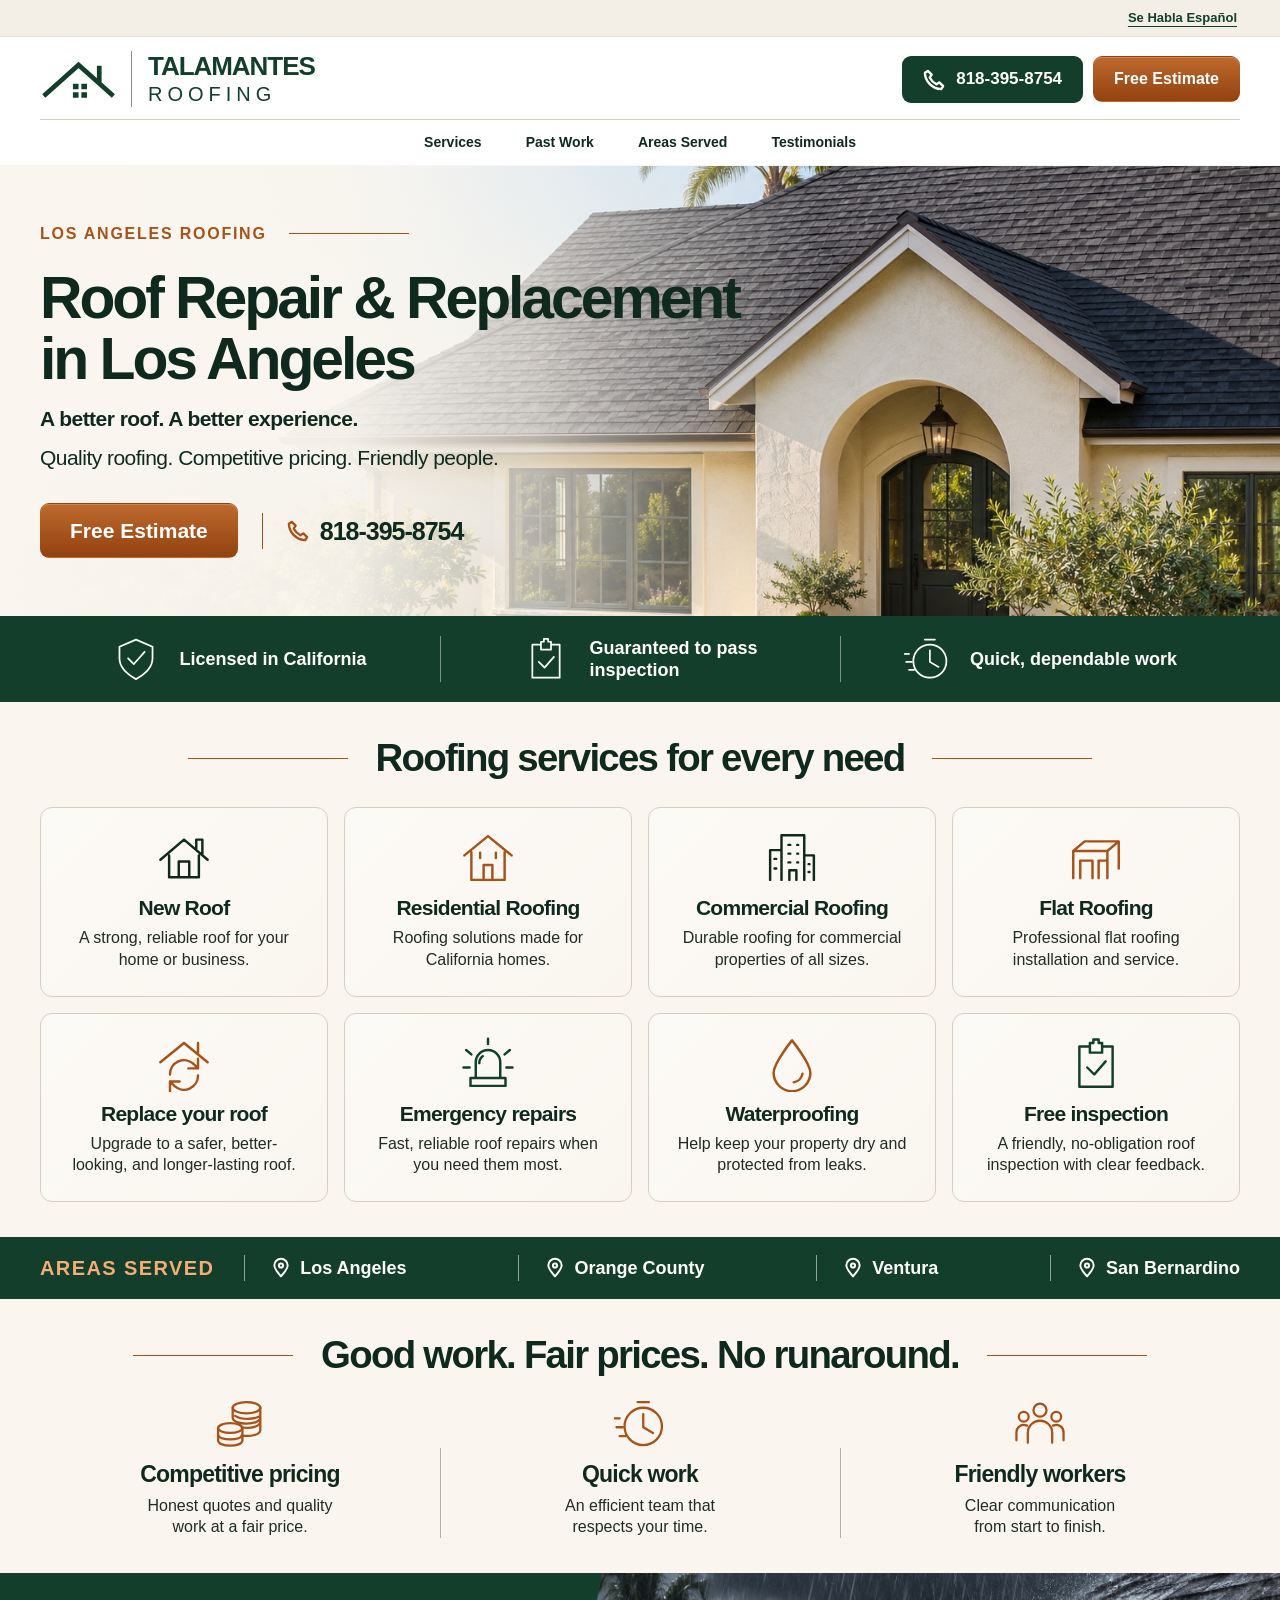
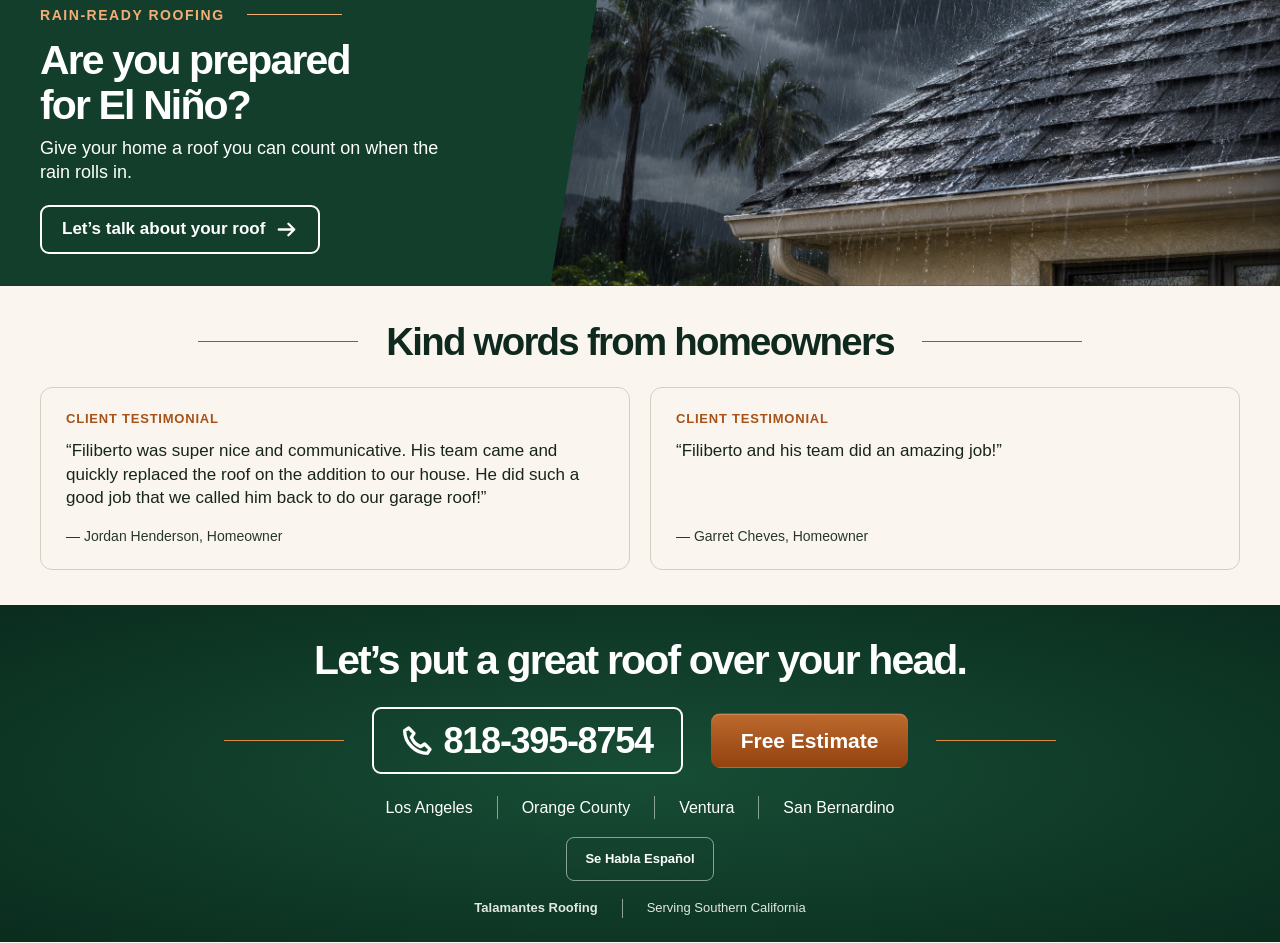
==== commit 62f25818: "Focus homepage roofing copy and search metadata on Los Angeles" ====
--- a/index.html
+++ b/index.html
@@ -3,9 +3,9 @@
 <head>
   <meta charset="utf-8">
   <meta name="viewport" content="width=device-width, initial-scale=1">
-  <meta name="description" content="Talamantes Roofing offers new roofs, roof replacement, emergency repairs, waterproofing and free inspections in Los Angeles, Orange County, Ventura and San Bernardino. Call 818-395-8754 for a free estimate.">
+  <meta name="description" content="Talamantes Roofing provides roof repair, roof replacement, and residential and commercial roofing in Los Angeles. Call 818-395-8754 for a free estimate.">
   <meta name="theme-color" content="#123e2b">
-  <title>Talamantes Roofing | Free Estimates in Southern California</title>
+  <title>Los Angeles Roofing Contractor | Talamantes Roofing</title>
   <link rel="icon" href="assets/favicon.svg" type="image/svg+xml">
   <link rel="stylesheet" href="styles.css">
   <script src="script.js" defer></script>
@@ -45,7 +45,7 @@
 
   <main id="main">
     <section class="hero" id="top" aria-labelledby="hero-title">
-      <div class="wrap hero-inner"><div class="hero-copy"><p class="eyebrow">California roofing <span></span></p><h1 id="hero-title">A better roof.<br>A better experience.</h1><p class="hero-description">Quality roofing. Competitive pricing. Friendly people.</p><div class="hero-actions"><button class="button button-copper button-large" data-estimate>Free Estimate</button><a class="hero-phone" href="tel:+18183958754"><svg class="icon" aria-hidden="true"><use href="#phone"/></svg>818-395-8754</a></div></div></div>
+      <div class="wrap hero-inner"><div class="hero-copy"><p class="eyebrow">Los Angeles roofing <span></span></p><h1 id="hero-title">Roof Repair &amp; Replacement in Los Angeles</h1><p class="hero-tagline">A better roof. A better experience.</p><p class="hero-description">Quality roofing. Competitive pricing. Friendly people.</p><div class="hero-actions"><button class="button button-copper button-large" data-estimate>Free Estimate</button><a class="hero-phone" href="tel:+18183958754"><svg class="icon" aria-hidden="true"><use href="#phone"/></svg>818-395-8754</a></div></div></div>
     </section>
 
     <div class="trust-strip"><div class="wrap trust-grid"><div><svg class="icon" aria-hidden="true"><use href="#shield"/></svg><span>Licensed in California</span></div><div><svg class="icon" aria-hidden="true"><use href="#clipboard"/></svg><span>Guaranteed to pass<br class="desktop-break"> inspection</span></div><div><svg class="icon" aria-hidden="true"><use href="#clock"/></svg><span>Quick, dependable work</span></div></div></div>
--- a/styles.css
+++ b/styles.css
@@ -204,6 +204,11 @@
   margin:22px 0 15px}
 .hero-description {
   font-size:21px;
+  letter-spacing:-.025em}
+.hero-tagline {
+  margin-bottom:8px;
+  font-size:21px;
+  font-weight:650;
   letter-spacing:-.025em}
 .hero-actions {
   display:flex;
@@ -909,27 +914,6 @@
 html[lang="es"] .areas-inner { gap: 20px; }
 html[lang="es"] .areas h2 { font-size: 17px; }
 html[lang="es"] .service-card h3 { overflow-wrap: anywhere; }
-@media (max-width: 1180px) {
-  html[lang="es"] .desktop-nav { display: none; }
-  html[lang="es"] .menu-toggle {
-    width: 44px;
-    height: 44px;
-    display: flex;
-    flex-direction: column;
-    align-items: center;
-    justify-content: center;
-    gap: 5px;
-    border: 1px solid var(--line);
-    background: #fff;
-    border-radius: 8px;
-  }
-  html[lang="es"] .menu-toggle span {
-    display: block;
-    height: 2px;
-    width: 20px;
-    background: var(--green);
-  }
-}
 @media (max-width: 720px) {
   html { scroll-padding-top: 130px; }
   .language-toggle { min-height: 44px; }
@@ -993,15 +977,32 @@
 #photo-caption { font-size: 17px; text-align: center; padding: 18px 5px 8px; }
 .photo-dialog-controls { display: flex; justify-content: space-between; gap: 16px; margin-top: 12px; }
 .photo-dialog .button { width: auto; margin: 0; padding: 10px 18px; font-size: 14px; }
-@media (max-width: 1320px) {
-  html[lang="es"] .desktop-nav { display: none; }
-  html[lang="es"] .menu-toggle { width: 44px; height: 44px; display: flex; flex-direction: column; align-items: center; justify-content: center; gap: 5px; border: 1px solid var(--line); background: #fff; border-radius: 8px; }
-  html[lang="es"] .menu-toggle span { display: block; height: 2px; width: 20px; background: var(--green); }
-}
-@media (max-width: 1180px) {
-  .desktop-nav { display: none; }
-  .menu-toggle { width: 44px; height: 44px; display: flex; flex-direction: column; align-items: center; justify-content: center; gap: 5px; border: 1px solid var(--line); background: #fff; border-radius: 8px; }
-  .menu-toggle span { display: block; height: 2px; width: 20px; background: var(--green); }
+/* Keep both languages visible; give longer navigation labels their own row. */
+@media (min-width: 721px) {
+  .desktop-nav { display: flex; }
+  .menu-toggle, .mobile-nav { display: none; }
+}
+@media (min-width: 721px) and (max-width: 1280px) {
+  html { scroll-padding-top: 190px; }
+  .header-inner {
+    display: grid;
+    grid-template-columns: auto 1fr;
+    grid-template-areas: "brand actions" "navigation navigation";
+    gap: 12px 20px;
+    padding-top: 14px;
+  }
+  .brand { grid-area: brand; }
+  .header-actions { grid-area: actions; justify-self: end; }
+  .desktop-nav {
+    grid-area: navigation;
+    justify-content: center;
+    align-items: center;
+    gap: clamp(20px, 3.5vw, 44px);
+    min-height: 46px;
+    border-top: 1px solid var(--line);
+    font-size: 14px;
+  }
+  .desktop-nav a { padding: 12px 0; }
 }
 @media (max-width: 800px) {
   .gallery-section-heading { align-items: flex-start; flex-direction: column; gap: 14px; }
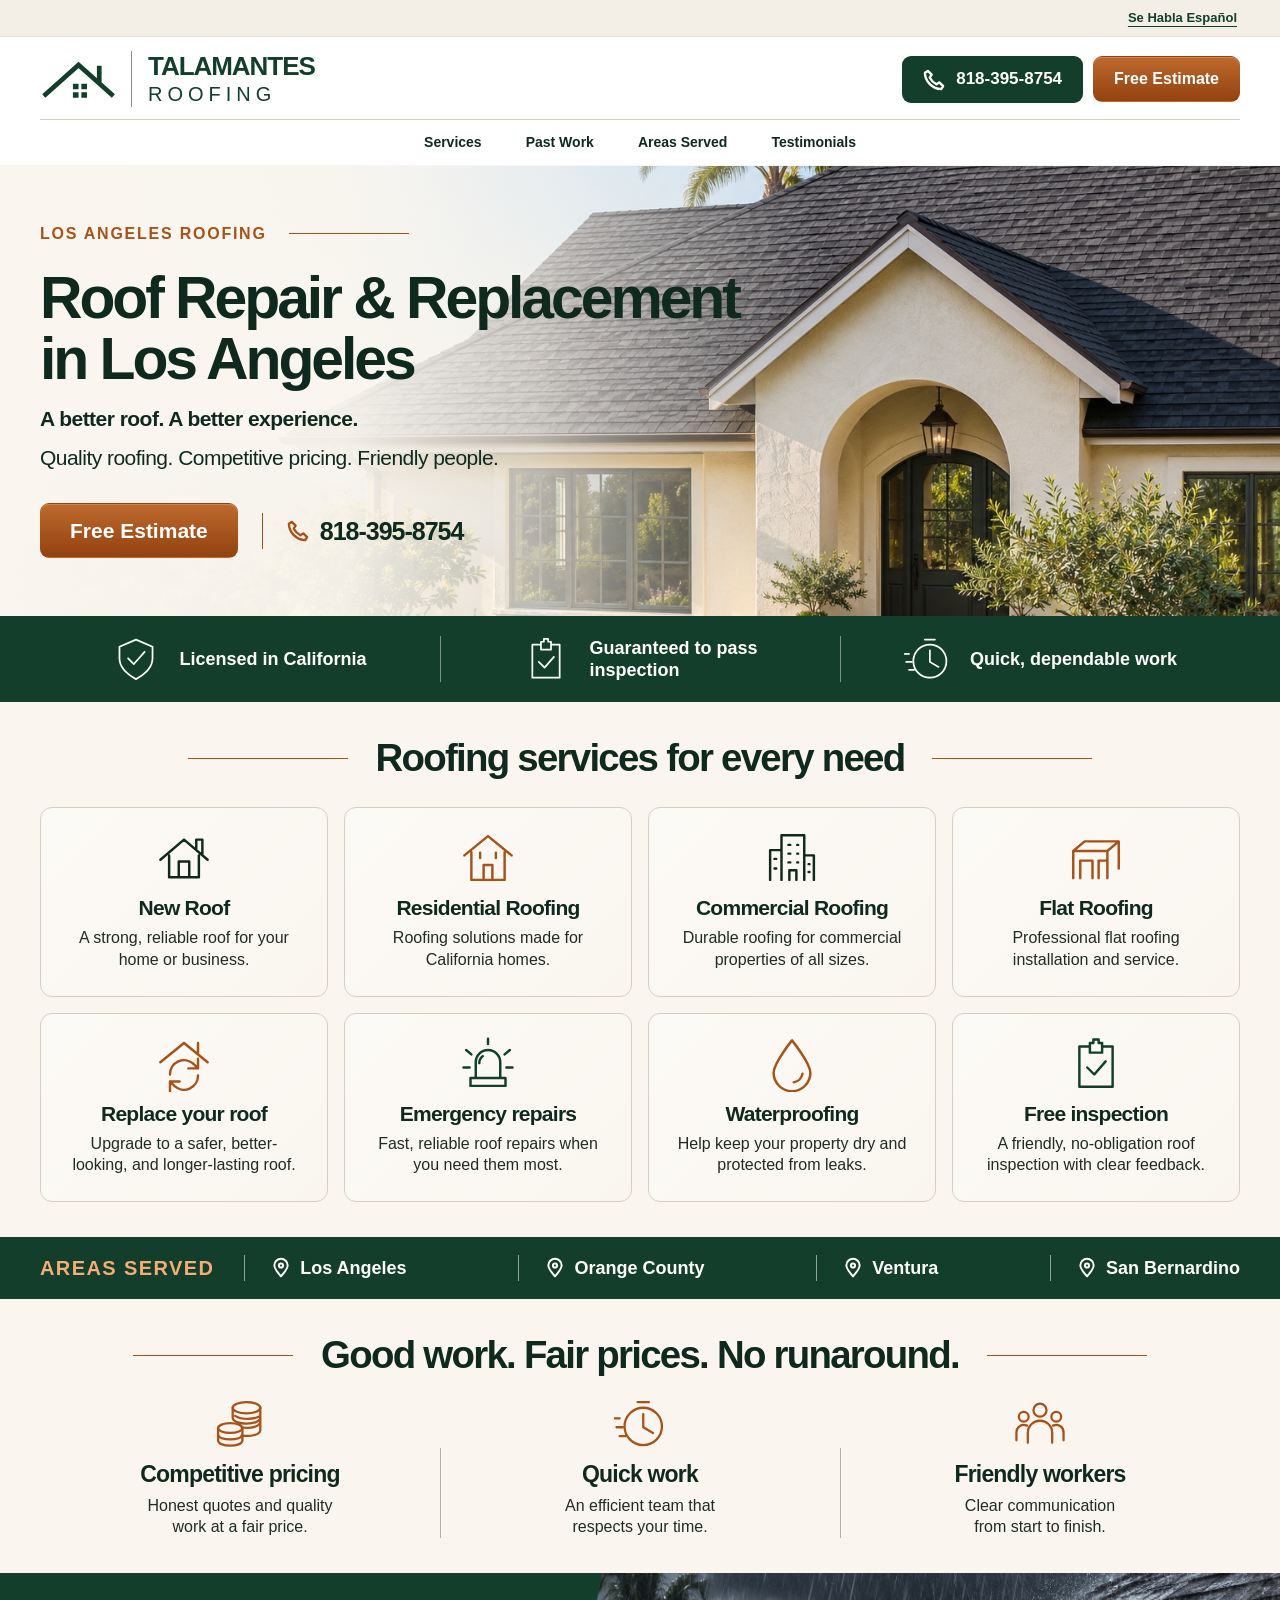
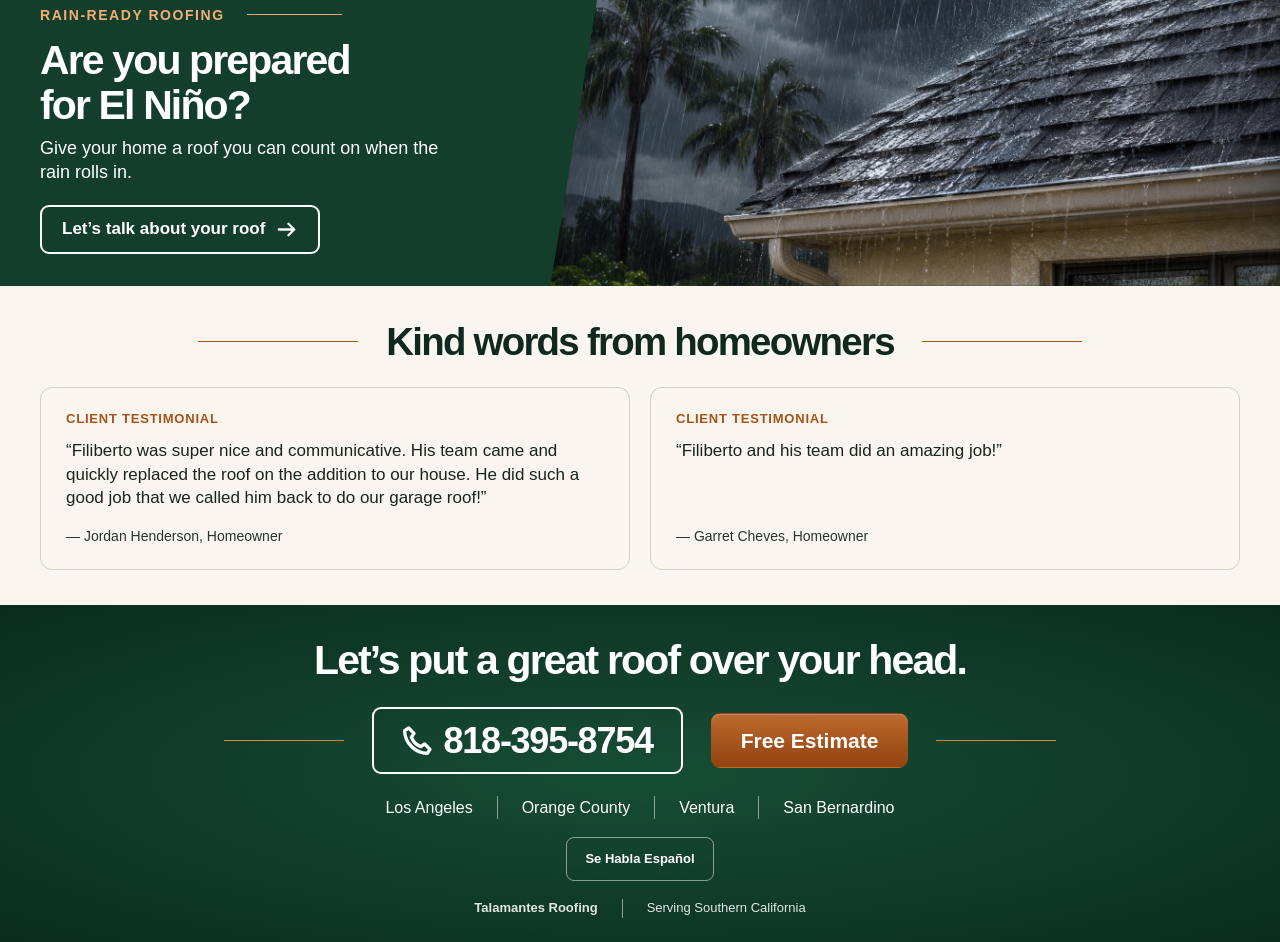
==== commit ae993339: "Publish crawlable Spanish pages with reciprocal language links" ====
--- a/index.html
+++ b/index.html
@@ -6,6 +6,10 @@
   <meta name="description" content="Talamantes Roofing provides roof repair, roof replacement, and residential and commercial roofing in Los Angeles. Call 818-395-8754 for a free estimate.">
   <meta name="theme-color" content="#123e2b">
   <title>Los Angeles Roofing Contractor | Talamantes Roofing</title>
+  <link rel="canonical" href="https://talamantes-roofing.vercel.app/">
+  <link rel="alternate" hreflang="en" href="https://talamantes-roofing.vercel.app/">
+  <link rel="alternate" hreflang="es" href="https://talamantes-roofing.vercel.app/es/">
+  <link rel="alternate" hreflang="x-default" href="https://talamantes-roofing.vercel.app/">
   <link rel="icon" href="assets/favicon.svg" type="image/svg+xml">
   <link rel="stylesheet" href="styles.css">
   <script src="script.js" defer></script>
@@ -31,7 +35,7 @@
   </defs></svg>
 
   <header class="site-header">
-    <div class="language-bar"><div class="wrap"><button class="language-toggle" type="button" data-language-toggle lang="es">Se Habla Español</button></div></div>
+    <div class="language-bar"><div class="wrap"><a class="language-toggle" href="es/" data-language-toggle lang="es" hreflang="es" aria-label="Se Habla Español — ver esta página en español">Se Habla Español</a></div></div>
     <div class="header-inner wrap">
       <a class="brand" href="#top" aria-label="Talamantes Roofing home">
         <svg class="brand-mark" viewBox="0 0 84 52" aria-hidden="true"><path d="m4 44 37-33 37 33M63 31V12" fill="none" stroke="currentColor" stroke-width="5"/><path d="M35 31h6v6h-6zm9 0h6v6h-6zm-9 9h6v6h-6zm9 0h6v6h-6z" fill="currentColor"/></svg>
@@ -70,9 +74,8 @@
     <section class="testimonials section-pad" id="testimonials" aria-labelledby="testimonials-title"><div class="wrap"><h2 class="ruled-heading" id="testimonials-title">Kind words from homeowners</h2><div class="testimonial-grid"><figure class="review featured-review"><p class="review-label">Client testimonial</p><blockquote>“Filiberto was super nice and communicative. His team came and quickly replaced the roof on the addition to our house. He did such a good job that we called him back to do our garage roof!”</blockquote><figcaption>— Jordan Henderson, Homeowner</figcaption></figure><figure class="review"><p class="review-label">Client testimonial</p><blockquote>“Filiberto and his team did an amazing job!”</blockquote><figcaption>— Garret Cheves, Homeowner</figcaption></figure></div></div></section>
   </main>
 
-  <footer class="site-footer" id="contact"><div class="wrap"><h2>Let’s put a great roof over your head.</h2><div class="footer-actions"><a class="button button-outline footer-phone" href="tel:+18183958754"><svg class="icon" aria-hidden="true"><use href="#phone"/></svg>818-395-8754</a><button class="button button-copper button-large" data-estimate>Free Estimate</button></div><ul class="footer-areas"><li>Los Angeles</li><li>Orange County</li><li>Ventura</li><li>San Bernardino</li></ul><div class="footer-language"><button class="language-toggle" type="button" data-language-toggle lang="es">Se Habla Español</button></div><p class="footer-note"><strong>Talamantes Roofing</strong><span>Serving Southern California</span></p></div></footer>
+  <footer class="site-footer" id="contact"><div class="wrap"><h2>Let’s put a great roof over your head.</h2><div class="footer-actions"><a class="button button-outline footer-phone" href="tel:+18183958754"><svg class="icon" aria-hidden="true"><use href="#phone"/></svg>818-395-8754</a><button class="button button-copper button-large" data-estimate>Free Estimate</button></div><ul class="footer-areas"><li>Los Angeles</li><li>Orange County</li><li>Ventura</li><li>San Bernardino</li></ul><div class="footer-language"><a class="language-toggle" href="es/" data-language-toggle lang="es" hreflang="es" aria-label="Se Habla Español — ver esta página en español">Se Habla Español</a></div><p class="footer-note"><strong>Talamantes Roofing</strong><span>Serving Southern California</span></p></div></footer>
 
-  <p id="language-status" class="visually-hidden" aria-live="polite" aria-atomic="true"></p>
 
   <dialog id="estimate-dialog" aria-labelledby="estimate-title" aria-describedby="estimate-description"><button class="dialog-close" aria-label="Close estimate panel" autofocus>×</button><svg class="service-icon" aria-hidden="true"><use href="#roof"/></svg><p class="eyebrow">Let’s talk about your roof</p><h2 id="estimate-title">Your free estimate starts here.</h2><p id="estimate-description">Call Talamantes Roofing to tell us about your project and arrange a free estimate or roof inspection.</p><a class="button button-green button-large" href="tel:+18183958754"><svg class="icon" aria-hidden="true"><use href="#phone"/></svg>Call 818-395-8754</a><p class="dialog-areas">Serving Los Angeles, Orange County, Ventura and San Bernardino.</p></dialog>
 </body>
--- a/styles.css
+++ b/styles.css
@@ -879,6 +879,9 @@
   justify-content: flex-end;
 }
 .language-toggle {
+  display: inline-flex;
+  align-items: center;
+  justify-content: center;
   border: 0;
   border-radius: 4px;
   padding: 8px 3px;
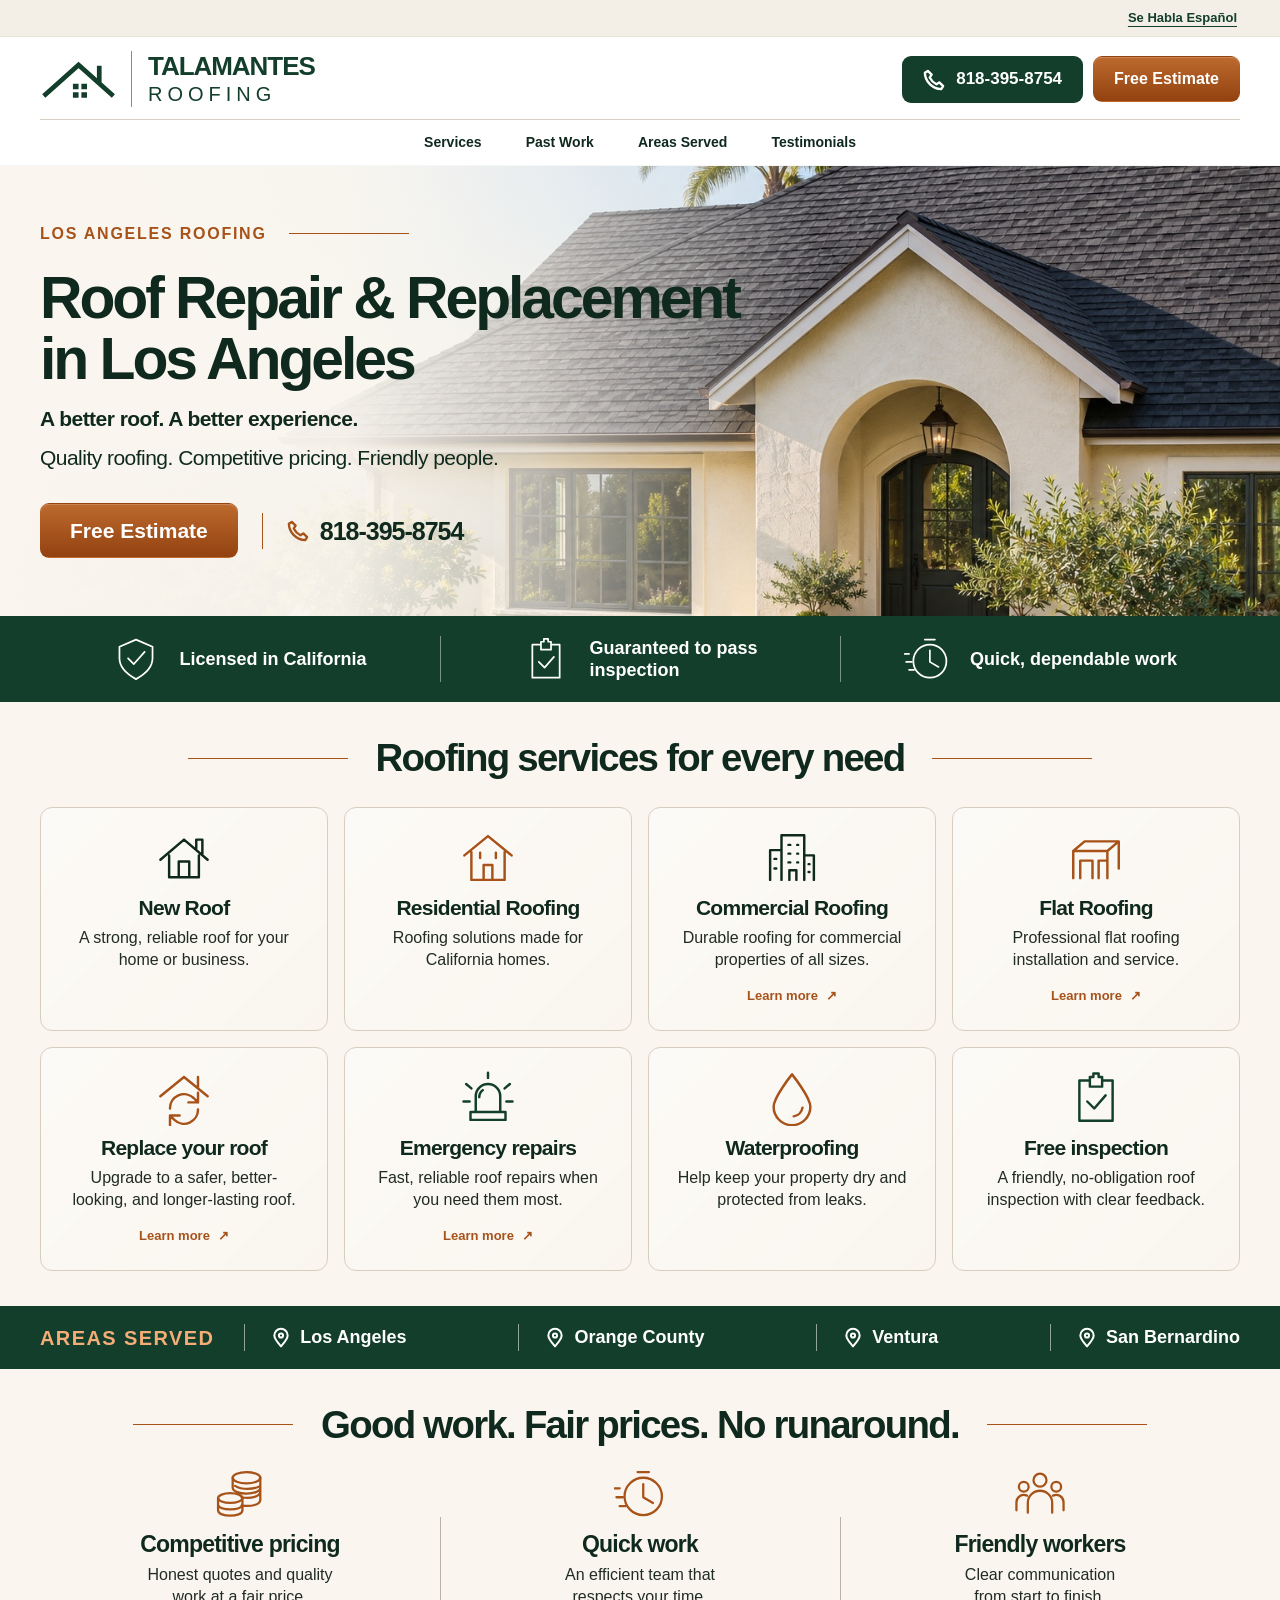
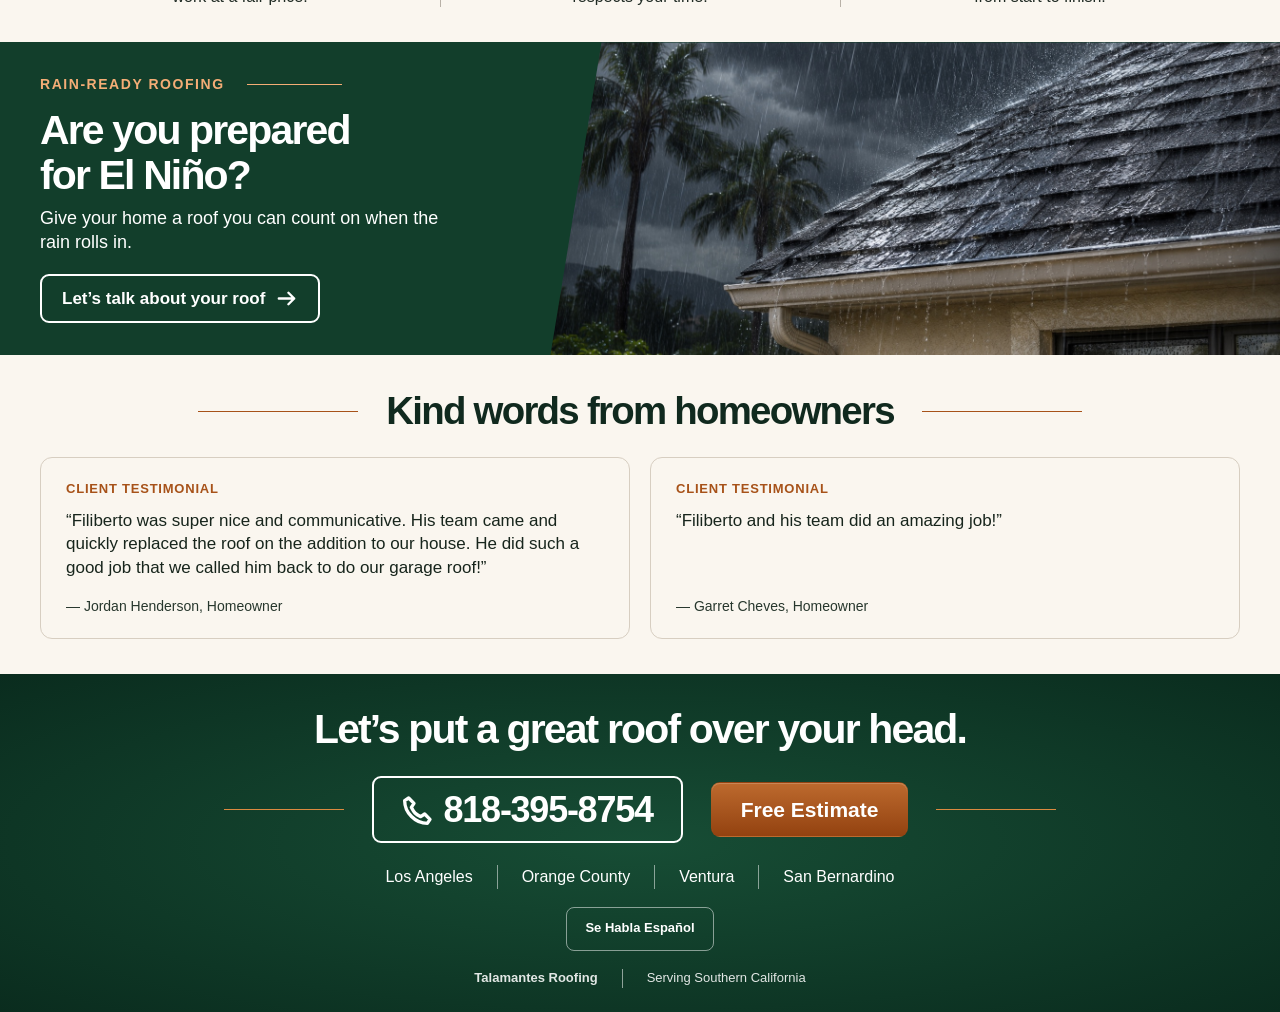
==== commit 5353cbc4: "Add bilingual Los Angeles roofing service pages with project photography" ====
--- a/index.html
+++ b/index.html
@@ -3,6 +3,7 @@
 <head>
   <meta charset="utf-8">
   <meta name="viewport" content="width=device-width, initial-scale=1">
+  <meta name="google-site-verification" content="dLWJ6cBguVOj9Tv09VyCpyEh7rrPFwbZTKCGKbrJ9j4">
   <meta name="description" content="Talamantes Roofing provides roof repair, roof replacement, and residential and commercial roofing in Los Angeles. Call 818-395-8754 for a free estimate.">
   <meta name="theme-color" content="#123e2b">
   <title>Los Angeles Roofing Contractor | Talamantes Roofing</title>
@@ -57,10 +58,10 @@
     <section class="services section-pad" id="services" aria-labelledby="services-title"><div class="wrap"><h2 class="ruled-heading" id="services-title">Roofing services for every need</h2><div class="service-grid">
       <article class="service-card"><svg class="service-icon" aria-hidden="true"><use href="#roof"/></svg><h3>New Roof</h3><p>A strong, reliable roof for your home or business.</p></article>
       <article class="service-card"><svg class="service-icon" aria-hidden="true"><use href="#home"/></svg><h3>Residential Roofing</h3><p>Roofing solutions made for California homes.</p></article>
-      <article class="service-card"><svg class="service-icon" aria-hidden="true"><use href="#building"/></svg><h3>Commercial Roofing</h3><p>Durable roofing for commercial properties of all sizes.</p></article>
-      <article class="service-card"><svg class="service-icon" aria-hidden="true"><use href="#flat"/></svg><h3>Flat Roofing</h3><p>Professional flat roofing installation and service.</p></article>
-      <article class="service-card"><svg class="service-icon" aria-hidden="true"><use href="#replace"/></svg><h3>Replace your roof</h3><p>Upgrade to a safer, better-looking, and longer-lasting roof.</p></article>
-      <article class="service-card"><svg class="service-icon" aria-hidden="true"><use href="#emergency"/></svg><h3>Emergency repairs</h3><p>Fast, reliable roof repairs when you need them most.</p></article>
+      <a class="service-card service-card-link" href="commercial-roofing.html"><svg class="service-icon" aria-hidden="true"><use href="#building"/></svg><h3>Commercial Roofing</h3><p>Durable roofing for commercial properties of all sizes.</p><span class="service-learn">Learn more <span aria-hidden="true">↗</span></span></a>
+      <a class="service-card service-card-link" href="flat-roofing.html"><svg class="service-icon" aria-hidden="true"><use href="#flat"/></svg><h3>Flat Roofing</h3><p>Professional flat roofing installation and service.</p><span class="service-learn">Learn more <span aria-hidden="true">↗</span></span></a>
+      <a class="service-card service-card-link" href="roof-replacement.html"><svg class="service-icon" aria-hidden="true"><use href="#replace"/></svg><h3>Replace your roof</h3><p>Upgrade to a safer, better-looking, and longer-lasting roof.</p><span class="service-learn">Learn more <span aria-hidden="true">↗</span></span></a>
+      <a class="service-card service-card-link" href="roof-repair.html"><svg class="service-icon" aria-hidden="true"><use href="#emergency"/></svg><h3>Emergency repairs</h3><p>Fast, reliable roof repairs when you need them most.</p><span class="service-learn">Learn more <span aria-hidden="true">↗</span></span></a>
       <article class="service-card"><svg class="service-icon" aria-hidden="true"><use href="#drop"/></svg><h3>Waterproofing</h3><p>Help keep your property dry and protected from leaks.</p></article>
       <article class="service-card"><svg class="service-icon" aria-hidden="true"><use href="#clipboard"/></svg><h3>Free inspection</h3><p>A friendly, no-obligation roof inspection with clear feedback.</p></article>
     </div></div></section>
--- a/styles.css
+++ b/styles.css
@@ -931,6 +931,95 @@
 }
 
 /* Past Work gallery */
+.service-card-link { display:flex; flex-direction:column; align-items:center; text-decoration:none; transition:background .2s,border-color .2s; }
+.service-card-link:hover { background:#eee9df; border-color:var(--copper); }
+.service-learn { display:inline-flex; align-items:center; gap:8px; margin-top:16px; color:var(--copper); font-size:13px; font-weight:700; }
+.service-card-link p { flex:1; }
+.service-section { padding:70px 0; }
+.service-page h2 { font-size:clamp(28px,3vw,40px); line-height:1.15; }
+.service-page h3 { font-size:23px; line-height:1.2; }
+.service-hero { padding:30px 0 48px; }
+.breadcrumbs { display:flex; flex-wrap:wrap; gap:8px; margin-bottom:32px; font-size:12px; color:#526357; }
+.breadcrumbs a:hover { text-decoration:underline; }
+.service-hero-grid { display:grid; grid-template-columns:1.05fr 1fr; gap:50px; align-items:center; }
+.service-hero h1 { font-size:clamp(38px,4.25vw,60px); line-height:1.04; margin:18px 0 22px; letter-spacing:-.035em; }
+.service-hero-copy>p:not(.eyebrow) { color:#415448; font-size:17px; line-height:1.65; }
+.service-hero-copy .service-lead { font-size:22px!important; line-height:1.4!important; color:var(--green)!important; margin-bottom:14px; }
+.service-actions { display:flex; align-items:center; flex-wrap:wrap; gap:20px; margin-top:28px; }
+.service-call { display:inline-flex; gap:8px; align-items:center; font-weight:700; white-space:nowrap; }
+.service-hero-photo { margin:0; min-width:0; }
+.service-hero-photo img { width:100%; height:410px; object-fit:cover; border-radius:12px; display:block; }
+.service-hero-photo figcaption,.service-photo-grid figcaption { font-size:13px; line-height:1.5; color:#526357; margin-top:12px; }
+.service-navigation { background:var(--green); color:#fff; }
+.service-navigation .wrap { display:flex; justify-content:space-between; gap:10px; }
+.service-navigation a { padding:19px 10px; font-size:14px; font-weight:600; border-bottom:3px solid transparent; }
+.service-navigation a[aria-current] { border-bottom-color:#f4ad76; color:#f4ad76; }
+.service-navigation a:hover { background:#ffffff0d; }
+.service-section-intro { max-width:780px; margin-bottom:36px; }
+.service-section-intro .eyebrow { font-size:12px; margin-bottom:16px; }
+.service-section-intro>p:not(.eyebrow) { margin-top:20px; color:#415448; font-size:17px; line-height:1.75; }
+.service-feature-grid { display:grid; grid-template-columns:repeat(3,minmax(0,1fr)); gap:22px; }
+.service-feature-grid article { border:1px solid var(--line); border-radius:12px; padding:28px; }
+.service-feature-number { display:block; font-size:13px; font-weight:700; color:var(--copper); margin-bottom:24px; }
+.service-feature-grid h3 { margin-bottom:14px; }
+.service-feature-grid p,.service-process li p { color:#415448; font-size:16px; line-height:1.7; }
+.service-process { background:#eee9df; border-block:1px solid var(--line); }
+.service-process ol { display:grid; grid-template-columns:repeat(3,minmax(0,1fr)); gap:40px; list-style:none; padding:0; margin:0; counter-reset:steps; }
+.service-process li { counter-increment:steps; border-top:1px solid #b9b6a9; padding-top:22px; }
+.service-process li:before { content:"0" counter(steps); color:var(--copper); font-size:35px; font-weight:700; display:block; margin-bottom:20px; }
+.service-process h3 { margin-bottom:12px; }
+.service-photo-grid { display:grid; grid-template-columns:repeat(2,minmax(0,1fr)); gap:30px; }
+.service-photo-grid figure { margin:0; }
+.service-photo-grid img { width:100%; height:430px; object-fit:cover; border-radius:12px; display:block; }
+.service-gallery-link { display:inline-flex; gap:16px; align-items:center; font-weight:700; margin-top:28px; color:var(--copper); }
+.service-faq { background:#f0ece4; border-block:1px solid var(--line); }
+.service-faq-grid { display:grid; grid-template-columns:1fr 1.8fr; gap:70px; }
+.service-faq details { border-bottom:1px solid #b9b6a9; padding:22px 0; }
+.service-faq details:first-child { padding-top:0; }
+.service-faq summary { font-size:20px; line-height:1.4; font-weight:650; cursor:pointer; }
+.service-faq details p { color:#415448; margin:16px 0 0; font-size:16px; line-height:1.7; }
+.service-related h2 { font-size:29px; margin-bottom:28px; }
+.service-related-grid { display:grid; grid-template-columns:repeat(3,minmax(0,1fr)); gap:22px; }
+.service-related-grid a { display:flex; justify-content:space-between; align-items:center; gap:15px; padding:24px 20px; border:1px solid var(--line); border-radius:8px; font-weight:650; }
+.service-related-grid a:hover { border-color:var(--copper); color:var(--copper); }
+.service-related-grid .icon { flex-shrink:0; }
+.service-local { border-top:1px solid var(--line); padding:34px 0; background:#eee9df; }
+.service-local .wrap { display:flex; justify-content:space-between; align-items:center; gap:35px; }
+.service-local h2 { font-size:27px; margin-bottom:12px; }
+.service-local p { max-width:680px; color:#415448; font-size:15px; line-height:1.6; }
+.service-local .button { flex-shrink:0; }
+.service-hours { margin-top:8px; font-weight:600; }
+@media(max-width:1000px) {
+ .service-hero-grid { gap:30px; }
+ .service-hero-photo img { height:440px; }
+ .service-feature-grid article { padding:22px; }
+ .service-process ol { gap:25px; }
+ .service-faq-grid { gap:35px; }
+ .service-photo-grid img { height:360px; }
+}
+@media(max-width:720px) {
+ .service-section { padding:42px 0; }
+ .service-hero { padding:24px 0 32px; }
+ .breadcrumbs { margin-bottom:28px; font-size:11px; }
+ .service-hero-grid { grid-template-columns:1fr; gap:28px; }
+ .service-hero h1 { font-size:clamp(35px,8vw,47px); }
+ .service-hero-photo img { height:auto; aspect-ratio:4/3; }
+ .service-hero-copy .service-lead { font-size:21px!important; }
+ .service-hero-copy>p:not(.eyebrow) { font-size:16px; }
+ .service-navigation .wrap { display:grid; grid-template-columns:repeat(2,minmax(0,1fr)); gap:0 16px; }
+ .service-navigation a { font-size:13px; padding:15px 0; }
+ .service-section-intro { margin-bottom:28px; }
+ .service-feature-grid,.service-process ol,.service-faq-grid,.service-related-grid { grid-template-columns:1fr; gap:20px; }
+ .service-feature-grid article { padding:24px; }
+ .service-feature-number { margin-bottom:16px; }
+ .service-process li { padding:20px 0 6px; }
+ .service-process li:before { font-size:29px; margin-bottom:14px; }
+ .service-photo-grid { gap:25px; grid-template-columns:1fr; }
+ .service-photo-grid img { height:auto; aspect-ratio:4/3; }
+ .service-faq-grid { gap:28px; }
+ .service-related-grid a { padding:20px; }
+ .service-local .wrap { flex-direction:column; align-items:flex-start; gap:22px; }
+}
 .desktop-nav { gap: 20px; }
 .desktop-nav a { white-space: nowrap; }
 .desktop-nav a[aria-current="page"], .mobile-nav a[aria-current="page"] {
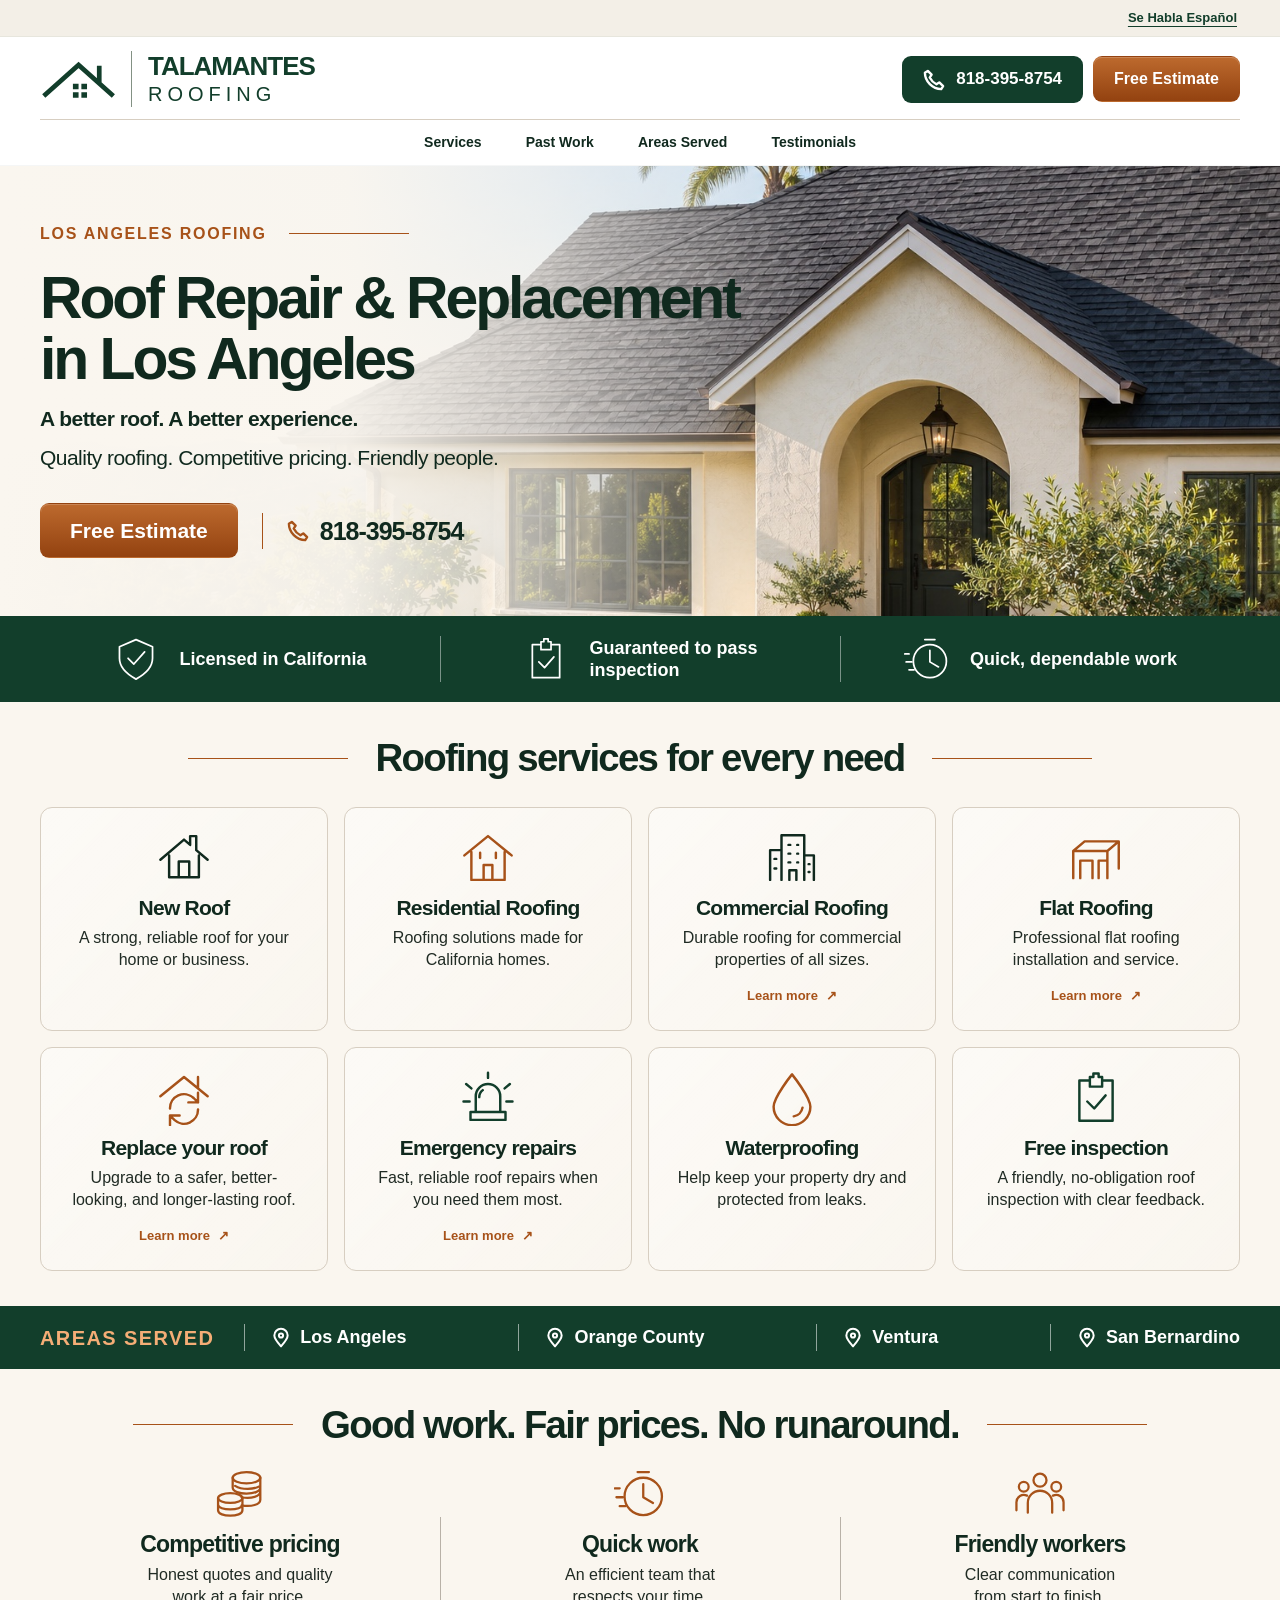
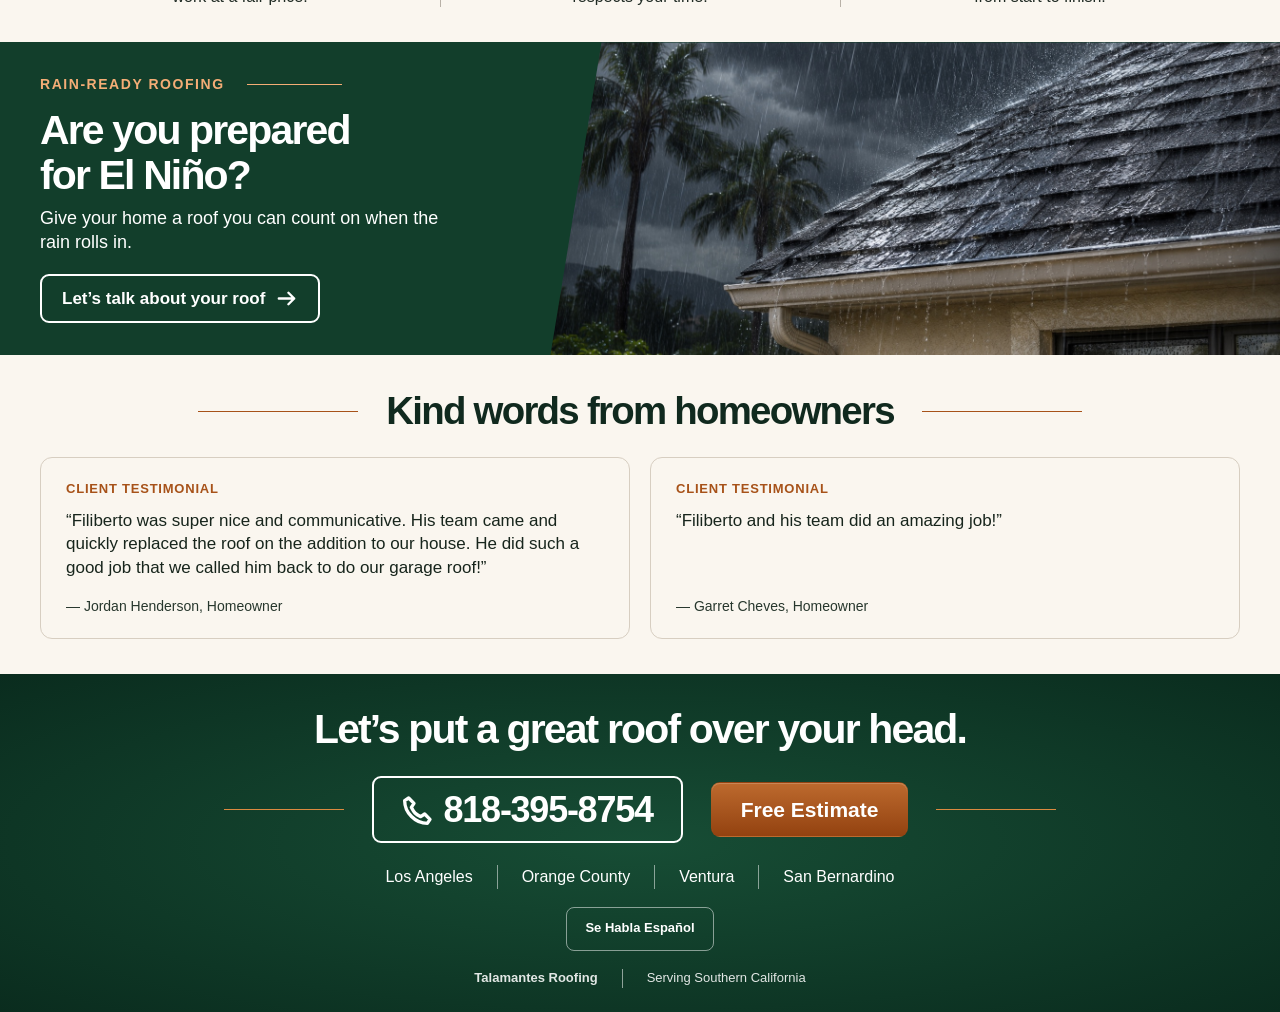
==== commit 7c245bb7: "Correct New Roof icon chimney placement and roofline" ====
--- a/index.html
+++ b/index.html
@@ -18,7 +18,7 @@
 <body>
   <a class="skip-link" href="#main">Skip to content</a>
   <svg class="icon-definitions" xmlns="http://www.w3.org/2000/svg" aria-hidden="true"><defs>
-    <symbol id="roof" viewBox="0 0 64 64"><path d="M5 34 32 11l27 23M15 29v25h34V29M26 54V36h12v18M46 21V11h7v16"/></symbol>
+    <symbol id="roof" viewBox="0 0 64 64"><path d="M5 34 32 11l7 6V7h7v16l13 11M15 29v25h34V29M26 54V36h12v18"/></symbol>
     <symbol id="home" viewBox="0 0 64 64"><path d="M5 29 32 7l27 22M13 25v32h38V25M27 57V40h10v17M23 26v6m18-6v6"/></symbol>
     <symbol id="building" viewBox="0 0 64 64"><path d="M20 57V6h26v51M7 57V23h13M46 29h11v28M28 17h2m8 0h1M28 27h2m8 0h1M28 37h2m8 0h1M29 57V46h8v11M12 33h2m-2 11h2m37-5h1m-1 9h1"/></symbol>
     <symbol id="flat" viewBox="0 0 64 64"><path d="m6 24 13-11h39L45 24H6v31m0-31h39v31M58 13v31M14 55V35h14v20M35 55V35h10"/></symbol>
